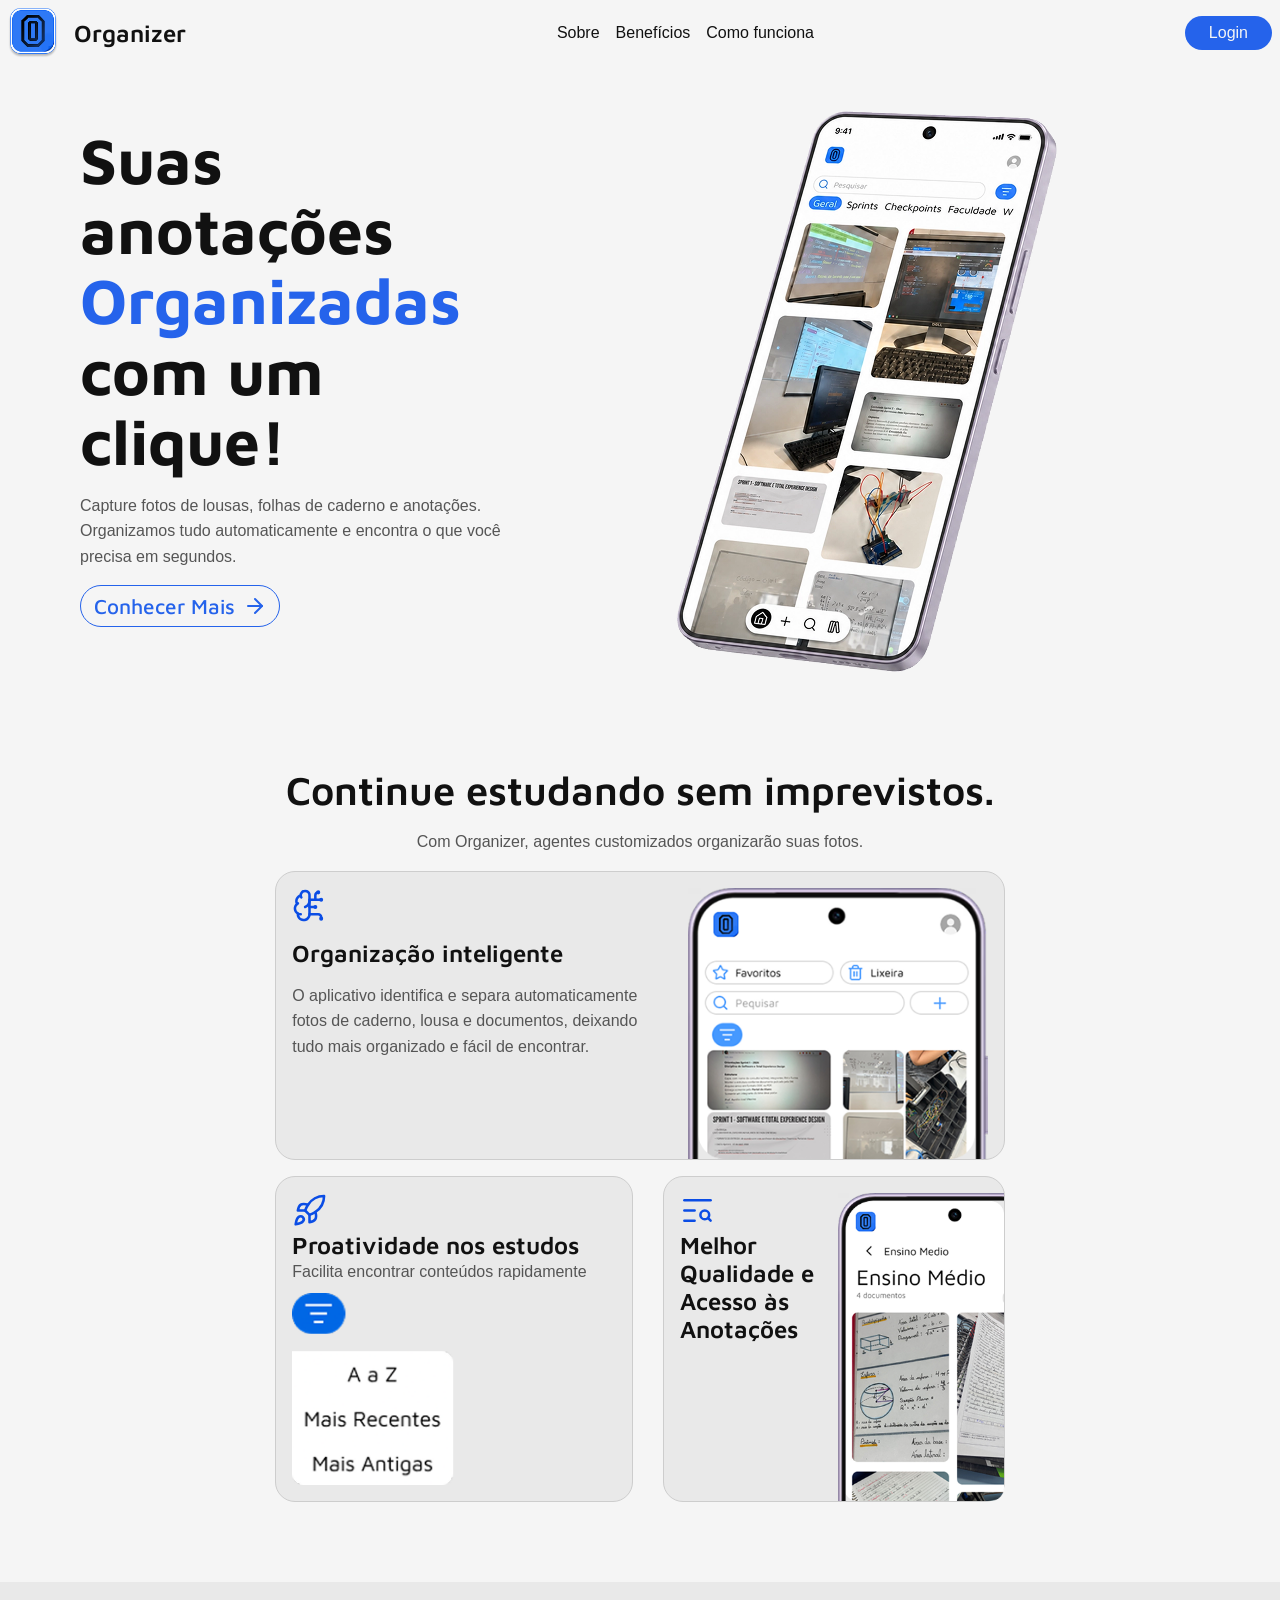
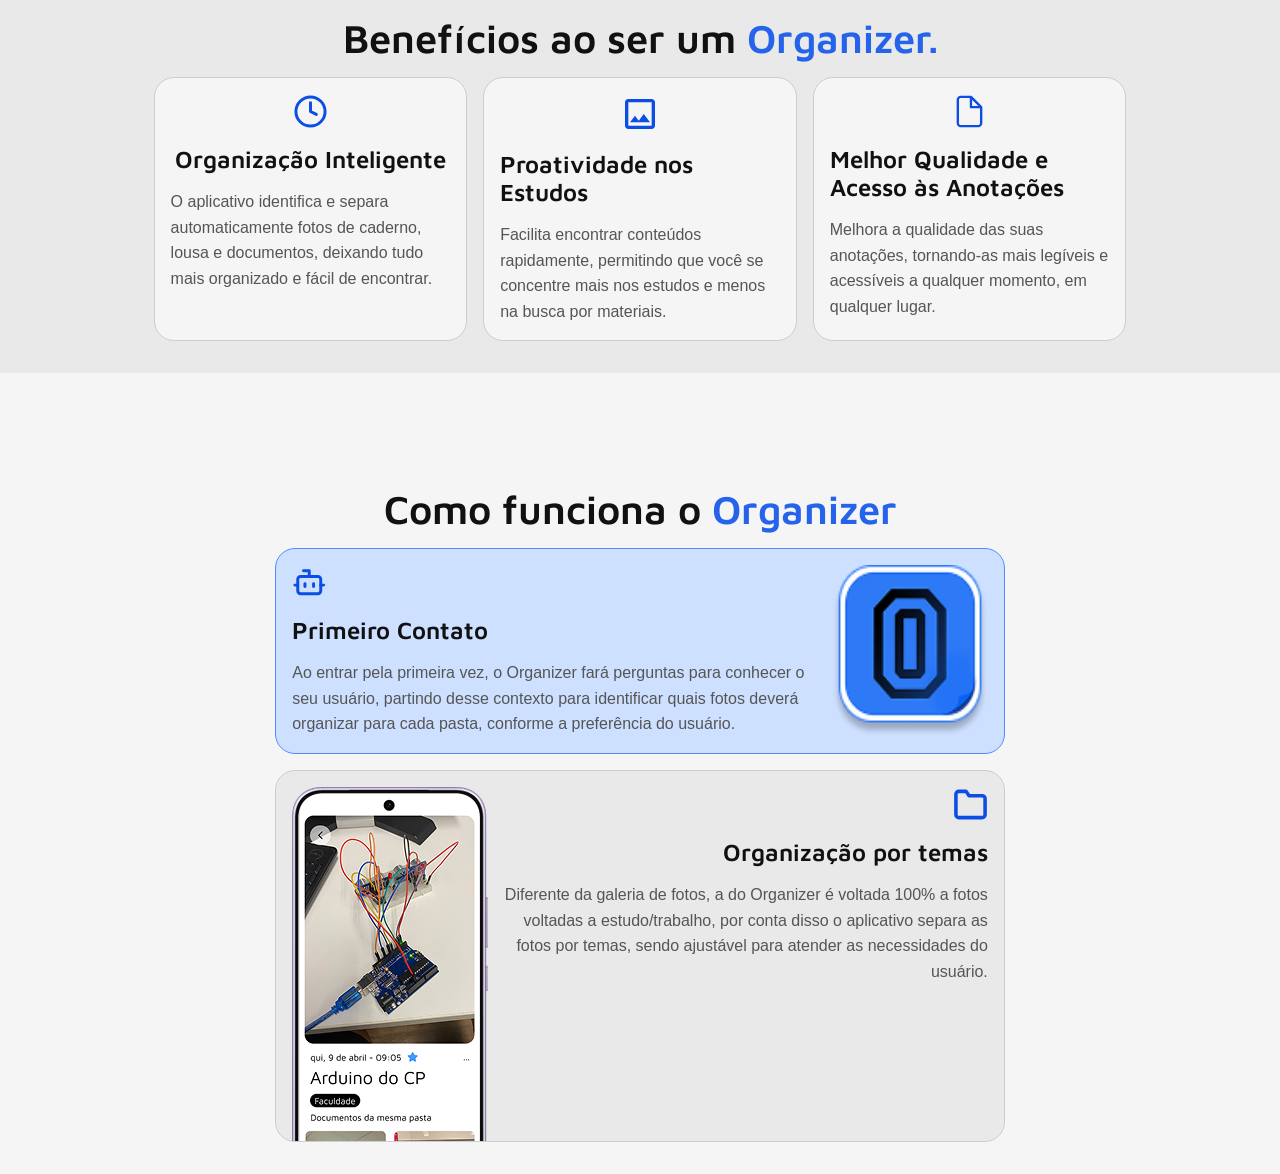
==== index.html @ b7864fa3 "feat: primeiro commit" ====
<!DOCTYPE html>
<html lang="pt-br">
  <head>
    <meta charset="UTF-8" />
    <meta name="viewport" content="width=device-width, initial-scale=1.0" />
    <meta name="icon" href="src/assets/imgs/organizer_icon.png"/>
    <link rel="preconnect" href="https://fonts.googleapis.com">
    <link rel="preconnect" href="https://fonts.gstatic.com" crossorigin>
    <link href="https://fonts.googleapis.com/css2?family=Maven+Pro:wght@400..900&display=swap" rel="stylesheet">
    <link rel="stylesheet" href="src/css/main.css">
    <title>Organizer</title>
  </head>
  <body>
    <header>
      <span>
        <img src="src/assets/imgs/organizer_icon.png" alt="Organizer Icon" />
        <h3>Organizer</h3>
      </span>
      <span>
        <a href="#about">Sobre</a>
        <a href="#benefits">Benefícios</a>
        <a href="#tutorial">Como funciona</a>
      </span>
      <span>
        <a href="#" class="button-link">Login</a>
      </span>
    </header>
    <main class="main-content">
        <main class="hero-content">
            <div class="hero-leftside">
                <h1>Suas anotações <span class="highlight">Organizadas</span> com um clique!</h1>
                <p>Capture fotos de lousas, folhas de caderno e anotações. Organizamos tudo automaticamente e encontra o que você precisa em segundos.</p>
                <button>Conhecer Mais
                    <svg xmlns="http://www.w3.org/2000/svg" width="24" height="24" viewBox="0 0 24 24" fill="none" stroke="currentColor" stroke-width="2" stroke-linecap="round" stroke-linejoin="round" class="lucide lucide-arrow-right-icon lucide-arrow-right"><path d="M5 12h14"/><path d="m12 5 7 7-7 7"/></svg>
                </button>
            </div class="hero-rightside">
                 <img src="src/assets/imgs/hero_image.png" alt="Hero Image" />
        </main>
        <main class="about-content" id="about">
            <h2>Continue estudando sem imprevistos.</h2>
            <p>Com Organizer, agentes customizados organizarão suas fotos.</p>
            <div class="about-big-card">
                <div class="about-big-card-leftside">
                    <svg xmlns="http://www.w3.org/2000/svg" width="35" height="35" viewBox="0 0 55 55" fill="none">
                        <path d="M27.5001 11.4584C27.5028 10.5418 27.3221 9.63389 26.9688 8.78812C26.6155 7.94234 26.0967 7.17576 25.4428 6.53345C24.7889 5.89114 24.0131 5.38608 23.1611 5.04796C22.3092 4.70984 21.3982 4.5455 20.4818 4.5646C19.5654 4.5837 18.6621 4.78586 17.825 5.15919C16.9878 5.53251 16.2338 6.06946 15.6072 6.73846C14.9807 7.40746 14.4942 8.195 14.1764 9.05476C13.8587 9.91452 13.716 10.8291 13.7569 11.7448C12.4099 12.0912 11.1593 12.7395 10.1 13.6407C9.04059 14.542 8.20019 15.6725 7.64241 16.9466C7.08463 18.2207 6.82409 19.605 6.88053 20.9947C6.93697 22.3844 7.30891 23.7431 7.96818 24.9677C6.80901 25.9095 5.89749 27.1201 5.31292 28.4945C4.72834 29.8688 4.48842 31.3651 4.61402 32.8533C4.73961 34.3415 5.22693 35.7765 6.03357 37.0334C6.84021 38.2903 7.94175 39.3311 9.24235 40.0652C9.08174 41.3079 9.17759 42.5702 9.52397 43.7744C9.87035 44.9785 10.4599 46.0988 11.2562 47.0662C12.0526 48.0335 13.0387 48.8274 14.1539 49.3986C15.269 49.9699 16.4895 50.3065 17.7398 50.3877C18.9901 50.4688 20.2438 50.2928 21.4234 49.8704C22.6031 49.448 23.6836 48.7883 24.5983 47.932C25.5129 47.0757 26.2423 46.0409 26.7414 44.8916C27.2405 43.7424 27.4987 42.503 27.5001 41.25V11.4584Z" stroke="#0B4DE5" stroke-width="4" stroke-linecap="round" stroke-linejoin="round"/>
                        <path d="M20.625 29.7917C22.549 29.1148 24.2291 27.8827 25.4528 26.2511C26.6765 24.6194 27.389 22.6615 27.5 20.625" stroke="#0B4DE5" stroke-width="4" stroke-linecap="round" stroke-linejoin="round"/>
                        <path d="M13.7568 11.7448C13.8022 12.8533 14.1151 13.9344 14.6689 14.8958" stroke="#0B4DE5" stroke-width="4" stroke-linecap="round" stroke-linejoin="round"/>
                        <path d="M7.96802 24.97C8.38725 24.6286 8.83588 24.3249 9.30864 24.0625" stroke="#0B4DE5" stroke-width="4" stroke-linecap="round" stroke-linejoin="round"/>
                        <path d="M13.7499 41.25C12.1705 41.2507 10.6178 40.8434 9.24219 40.0675" stroke="#0B4DE5" stroke-width="4" stroke-linecap="round" stroke-linejoin="round"/>
                        <path d="M27.5 29.7916H36.6667" stroke="#0B4DE5" stroke-width="4" stroke-linecap="round" stroke-linejoin="round"/>
                        <path d="M27.5 41.25H41.25C42.4656 41.25 43.6314 41.7329 44.4909 42.5924C45.3504 43.452 45.8333 44.6178 45.8333 45.8333V48.125" stroke="#0B4DE5" stroke-width="4" stroke-linecap="round" stroke-linejoin="round"/>
                        <path d="M27.5 18.3334H45.8333" stroke="#0B4DE5" stroke-width="4" stroke-linecap="round" stroke-linejoin="round"/>
                        <path d="M36.6667 18.3333V11.4583C36.6667 10.2428 37.1496 9.07697 38.0092 8.21743C38.8687 7.35789 40.0345 6.875 41.2501 6.875" stroke="#0B4DE5" stroke-width="4" stroke-linecap="round" stroke-linejoin="round"/>
                        <path d="M36.6666 30.9375C37.2994 30.9375 37.8124 30.4245 37.8124 29.7917C37.8124 29.1589 37.2994 28.6459 36.6666 28.6459C36.0338 28.6459 35.5208 29.1589 35.5208 29.7917C35.5208 30.4245 36.0338 30.9375 36.6666 30.9375Z" stroke="#0B4DE5" stroke-width="4" stroke-linecap="round" stroke-linejoin="round"/>
                        <path d="M41.2501 8.02079C41.8829 8.02079 42.3959 7.50779 42.3959 6.87496C42.3959 6.24213 41.8829 5.72913 41.2501 5.72913C40.6173 5.72913 40.1042 6.24213 40.1042 6.87496C40.1042 7.50779 40.6173 8.02079 41.2501 8.02079Z" stroke="#0B4DE5" stroke-width="4" stroke-linecap="round" stroke-linejoin="round"/>
                        <path d="M45.8333 49.2708C46.4662 49.2708 46.9792 48.7578 46.9792 48.125C46.9792 47.4921 46.4662 46.9791 45.8333 46.9791C45.2005 46.9791 44.6875 47.4921 44.6875 48.125C44.6875 48.7578 45.2005 49.2708 45.8333 49.2708Z" stroke="#0B4DE5" stroke-width="4" stroke-linecap="round" stroke-linejoin="round"/>
                        <path d="M45.8333 19.4792C46.4662 19.4792 46.9792 18.9662 46.9792 18.3333C46.9792 17.7005 46.4662 17.1875 45.8333 17.1875C45.2005 17.1875 44.6875 17.7005 44.6875 18.3333C44.6875 18.9662 45.2005 19.4792 45.8333 19.4792Z" stroke="#0B4DE5" stroke-width="4" stroke-linecap="round" stroke-linejoin="round"/>
                        </svg>
                    <h3>Organização inteligente</h3>
                    <p>O aplicativo identifica e separa automaticamente fotos de caderno, lousa e documentos, deixando tudo mais organizado e fácil de encontrar.</p>
                </div>
                <img src="src/assets/imgs/about-big-card-image.png" alt="About Big Card Image" />
            </div>
            <div class="about-small-cards">
                <div class="about-small-card">
                    <div>
                        <svg xmlns="http://www.w3.org/2000/svg" width="35" height="35" viewBox="0 0 55 55" fill="none">
                            <path d="M27.5 34.375V45.8333C27.5 45.8333 34.4437 44.5729 36.6667 41.25C39.1417 37.5375 36.6667 29.7916 36.6667 29.7916" stroke="#0B4DE5" stroke-width="4" stroke-linecap="round" stroke-linejoin="round"/>
                            <path d="M10.3126 37.8125C6.87508 40.7 5.72925 49.2708 5.72925 49.2708C5.72925 49.2708 14.3001 48.125 17.1876 44.6875C18.8147 42.7625 18.7917 39.8063 16.9813 38.0188C16.0906 37.1686 14.9172 36.6773 13.6864 36.6392C12.4557 36.6012 11.2542 37.019 10.3126 37.8125Z" stroke="#0B4DE5" stroke-width="4" stroke-linecap="round" stroke-linejoin="round"/>
                            <path d="M20.625 27.5C21.8445 24.3362 23.38 21.3035 25.2083 18.4479C27.8785 14.1785 31.5966 10.6632 36.009 8.23646C40.4213 5.80968 45.3811 4.5521 50.4167 4.58333C50.4167 10.8167 48.6292 21.7708 36.6667 29.7917C33.7717 31.6214 30.7008 33.1568 27.5 34.375L20.625 27.5Z" stroke="#0B4DE5" stroke-width="4" stroke-linecap="round" stroke-linejoin="round"/>
                            <path d="M20.6251 27.5001H9.16675C9.16675 27.5001 10.4272 20.5563 13.7501 18.3334C17.4626 15.8584 25.2084 18.448 25.2084 18.448" stroke="#0B4DE5" stroke-width="4" stroke-linecap="round" stroke-linejoin="round"/>
                            </svg>
                        <h3>Proatividade nos estudos</h3>
                        <p>Facilita encontrar conteúdos rapidamente</p>
                    </div>
                    <img src="src/assets/imgs/filter.png" alt="About Big Card Image" />
                </div>
                <div class="about-small-card">
                    <div>
                        <svg xmlns="http://www.w3.org/2000/svg" width="35" height="35" viewBox="0 0 55 55" fill="none">
                            <path d="M48.125 11.4584H6.875" stroke="#0B4DE5" stroke-width="4" stroke-linecap="round" stroke-linejoin="round"/>
                            <path d="M22.9167 27.5H6.875" stroke="#0B4DE5" stroke-width="4" stroke-linecap="round" stroke-linejoin="round"/>
                            <path d="M22.9167 43.5416H6.875" stroke="#0B4DE5" stroke-width="4" stroke-linecap="round" stroke-linejoin="round"/>
                            <path d="M38.9583 41.25C42.7552 41.25 45.8333 38.172 45.8333 34.375C45.8333 30.578 42.7552 27.5 38.9583 27.5C35.1613 27.5 32.0833 30.578 32.0833 34.375C32.0833 38.172 35.1613 41.25 38.9583 41.25Z" stroke="#0B4DE5" stroke-width="4" stroke-linecap="round" stroke-linejoin="round"/>
                            <path d="M48.1249 43.5417L43.7708 39.1875" stroke="#0B4DE5" stroke-width="4" stroke-linecap="round" stroke-linejoin="round"/>
                            </svg>
                        <h3>Melhor Qualidade e Acesso às Anotações</h3>
                    </div>
                    <img src="src/assets/imgs/about-small-card-image.png" alt="About Big Card Image" />
                </div>
            </div>
        </main>
        <main class="benefits-content" id="benefits">
                <h2>Benefícios ao ser um <span class="highlight">Organizer.</span></h2>
                
                <div class="benefits-cards">
                    <div class="benefits-card">
                        <svg xmlns="http://www.w3.org/2000/svg" width="35" height="35" viewBox="0 0 59 59" fill="none">
                            <path d="M29.5 14.7501V29.5001L39.3333 34.4167M54.0833 29.5001C54.0833 43.0771 43.077 54.0834 29.5 54.0834C15.923 54.0834 4.91663 43.0771 4.91663 29.5001C4.91663 15.9231 15.923 4.91675 29.5 4.91675C43.077 4.91675 54.0833 15.9231 54.0833 29.5001Z" stroke="#0B4DE5" stroke-width="5" stroke-linecap="round" stroke-linejoin="round"/>
                            </svg>
                        <h3>Organização Inteligente</h3>
                        <p>O aplicativo identifica e separa automaticamente fotos de caderno, lousa e documentos, deixando tudo mais organizado e fácil de encontrar.</p>
                    </div>
                    <div class="benefits-card">
                        <svg xmlns="http://www.w3.org/2000/svg" width="40" height="40" viewBox="0 0 59 59" fill="none">
                            <path d="M12.2917 51.625C10.9396 51.625 9.77188 51.1538 8.78854 50.2115C7.84618 49.2281 7.375 48.0604 7.375 46.7083V12.2917C7.375 10.9396 7.84618 9.79236 8.78854 8.85C9.77188 7.86667 10.9396 7.375 12.2917 7.375H46.7083C48.0604 7.375 49.2076 7.86667 50.15 8.85C51.1333 9.79236 51.625 10.9396 51.625 12.2917V46.7083C51.625 48.0604 51.1333 49.2281 50.15 50.2115C49.2076 51.1538 48.0604 51.625 46.7083 51.625H12.2917ZM12.2917 46.7083H46.7083V12.2917H12.2917V46.7083ZM14.75 41.7917H44.25L35.0313 29.5L27.6563 39.3333L22.125 31.9583L14.75 41.7917ZM12.2917 46.7083V12.2917V46.7083Z" fill="#0B4DE5"/>
                            </svg>
                        <h3>Proatividade nos Estudos</h3>
                        <p>Facilita encontrar conteúdos rapidamente, permitindo que você se concentre mais nos estudos e menos na busca por materiais.</p>
                    </div>
                    <div class="benefits-card">
                        <svg xmlns="http://www.w3.org/2000/svg" width="35" height="35" viewBox="0 0 59 59" fill="none">
                            <path d="M49.1666 22.1251L31.9583 4.91675H14.7499C13.4459 4.91675 12.1954 5.43475 11.2733 6.35681C10.3513 7.27886 9.83325 8.52943 9.83325 9.83342V49.1668C9.83325 50.4707 10.3513 51.7213 11.2733 52.6434C12.1954 53.5654 13.4459 54.0834 14.7499 54.0834H44.2499C45.5539 54.0834 46.8045 53.5654 47.7265 52.6434C48.6486 51.7213 49.1666 50.4707 49.1666 49.1668V22.1251ZM31.9583 4.91675V22.1251H49.1666" stroke="#0B4DE5" stroke-width="4" stroke-linecap="round" stroke-linejoin="round"/>
                            </svg>
                        <h3>Melhor Qualidade e Acesso às Anotações</h3>
                        <p>Melhora a qualidade das suas anotações, tornando-as mais legíveis e acessíveis a qualquer momento, em qualquer lugar.</p>
                    </div>
                </div>
        </main>
        <main class="tutorial-content" id="tutorial">
                <h2>Como funciona o <span class="highlight">Organizer</span></h2>
                <div class="tutorial-cards">
                    <div class="tutorial-card">
                        <div>
                            <svg xmlns="http://www.w3.org/2000/svg" width="35" height="35" viewBox="0 0 59 59" fill="none">
                                <path d="M29.0753 19.3834V9.69165H19.3835" stroke="#0B4DE5" stroke-width="5" stroke-linecap="round" stroke-linejoin="round"/>
                                <path d="M43.6128 19.3835H14.5375C11.8612 19.3835 9.69165 21.5531 9.69165 24.2294V43.613C9.69165 46.2893 11.8612 48.4588 14.5375 48.4588H43.6128C46.2892 48.4588 48.4587 46.2893 48.4587 43.613V24.2294C48.4587 21.5531 46.2892 19.3835 43.6128 19.3835Z" stroke="#0B4DE5" stroke-width="5" stroke-linecap="round" stroke-linejoin="round"/>
                                <path d="M4.84595 33.9211H9.69183" stroke="#0B4DE5" stroke-width="5" stroke-linecap="round" stroke-linejoin="round"/>
                                <path d="M48.4587 33.9211H53.3046" stroke="#0B4DE5" stroke-width="5" stroke-linecap="round" stroke-linejoin="round"/>
                                <path d="M36.3442 31.4983V36.3442" stroke="#0B4DE5" stroke-width="5" stroke-linecap="round" stroke-linejoin="round"/>
                                <path d="M21.8064 31.4983V36.3442" stroke="#0B4DE5" stroke-width="5" stroke-linecap="round" stroke-linejoin="round"/>
                                </svg>
                            <h3>Primeiro Contato</h3>
                            <p>Ao entrar pela primeira vez, o Organizer fará perguntas para conhecer o seu usuário, partindo desse contexto para identificar quais fotos deverá organizar para cada pasta, conforme a preferência do usuário.</p>
                        </div>
                        <img src="src/assets/imgs/organizer_icon.png" />
                    </div>
                    <div class="tutorial-card">
                        <div>
                            <svg xmlns="http://www.w3.org/2000/svg" width="35" height="35" viewBox="0 0 59 59" fill="none">
                                <path d="M54.0834 46.7083C54.0834 48.0123 53.5654 49.2629 52.6434 50.1849C51.7213 51.107 50.4707 51.625 49.1667 51.625H9.83341C8.52943 51.625 7.27886 51.107 6.35681 50.1849C5.43475 49.2629 4.91675 48.0123 4.91675 46.7083V12.2917C4.91675 10.9877 5.43475 9.73711 6.35681 8.81506C7.27886 7.893 8.52943 7.375 9.83341 7.375H22.1251L27.0417 14.75H49.1667C50.4707 14.75 51.7213 15.268 52.6434 16.1901C53.5654 17.1121 54.0834 18.3627 54.0834 19.6667V46.7083Z" stroke="#0B4DE5" stroke-width="6" stroke-linecap="round" stroke-linejoin="round"/>
                                </svg>
                            <h3>Organização por temas</h3>
                            <p>Diferente da galeria de fotos, a do Organizer é voltada 100% a fotos voltadas a estudo/trabalho, por conta disso o aplicativo separa as fotos por temas, sendo ajustável para atender as necessidades do usuário.</p>
                        </div>
                        <img src="src/assets/imgs/tutorial-image.png" />
                    </div>
                </div>
        </main>
    </main>
  </body>
</html>
---- src/css/main.css ----
@import '/src/css/styles/variables.css';
@import '/src/css/styles/global.css';
@import '/src/css/styles/index.css';

@import '/src/css/styles/header.css';
@import '/src/css/styles/footer.css';

@import '/src/css/styles/home.css';
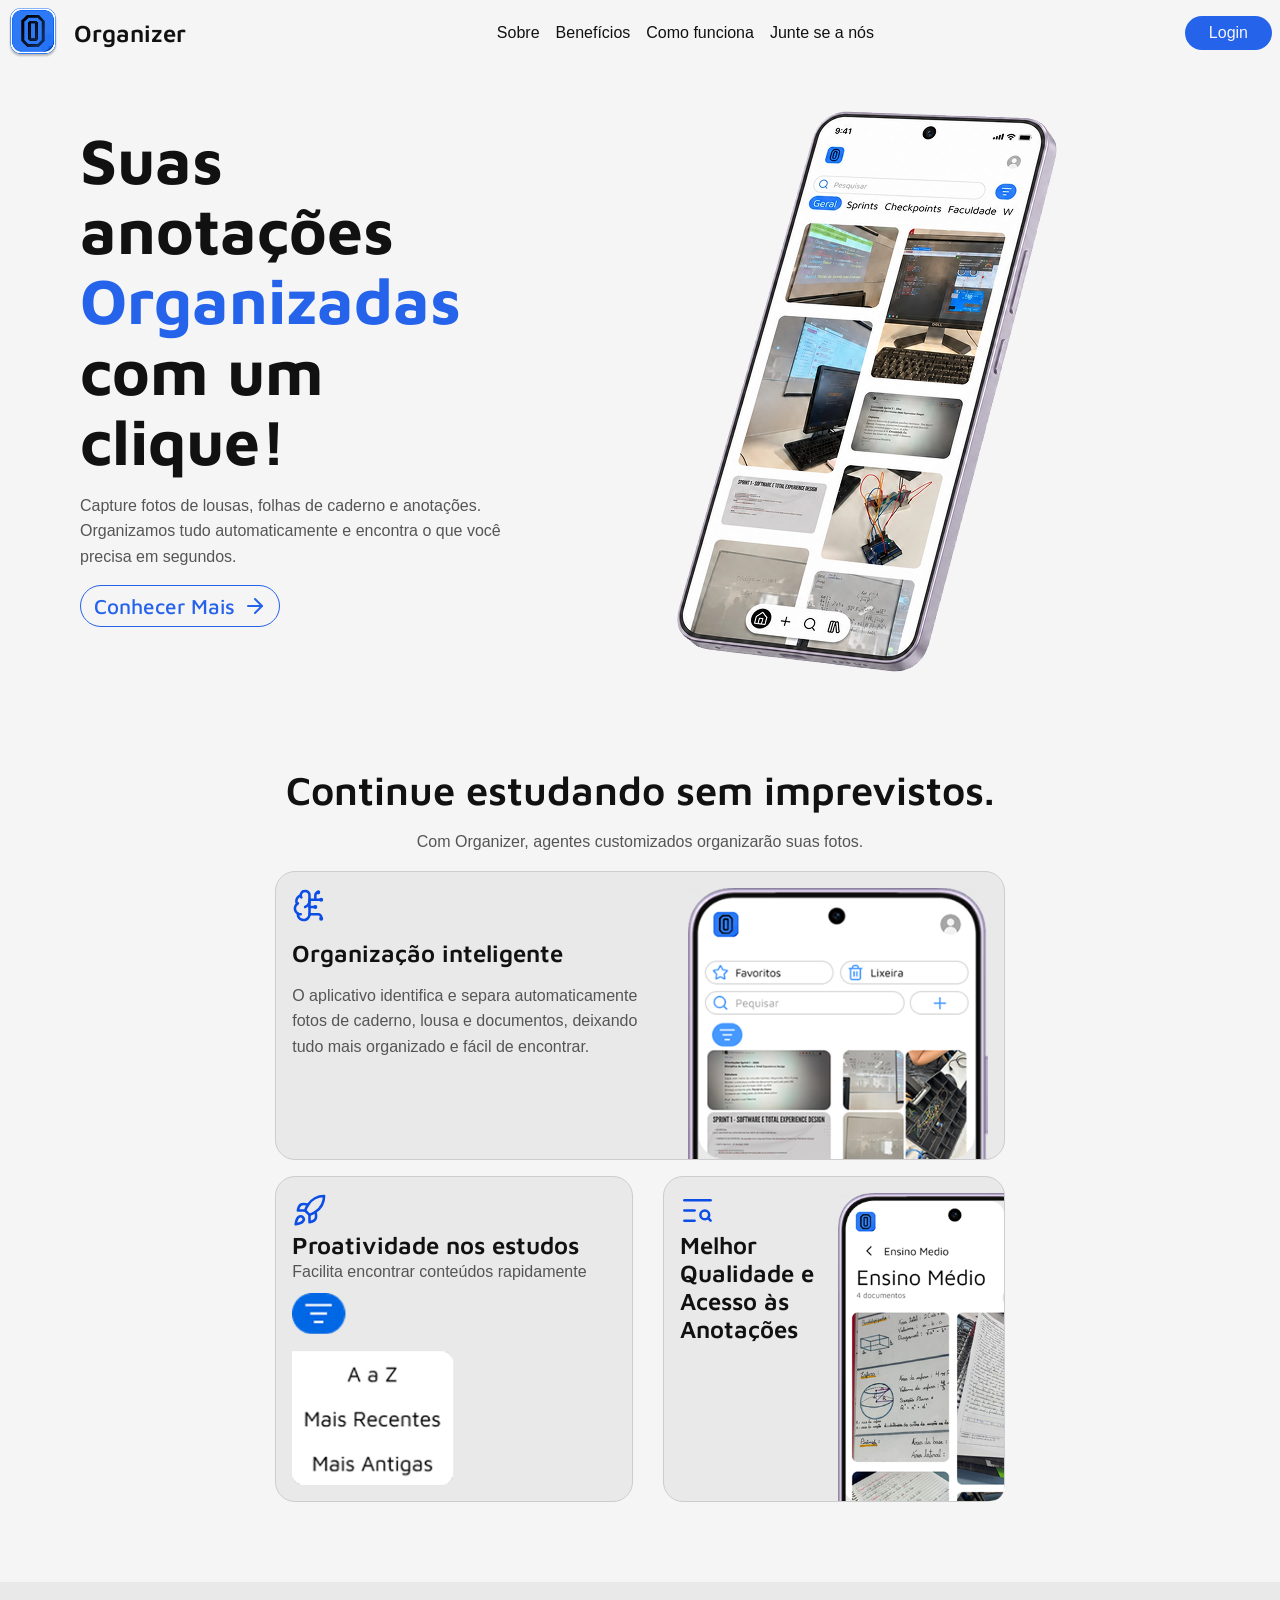
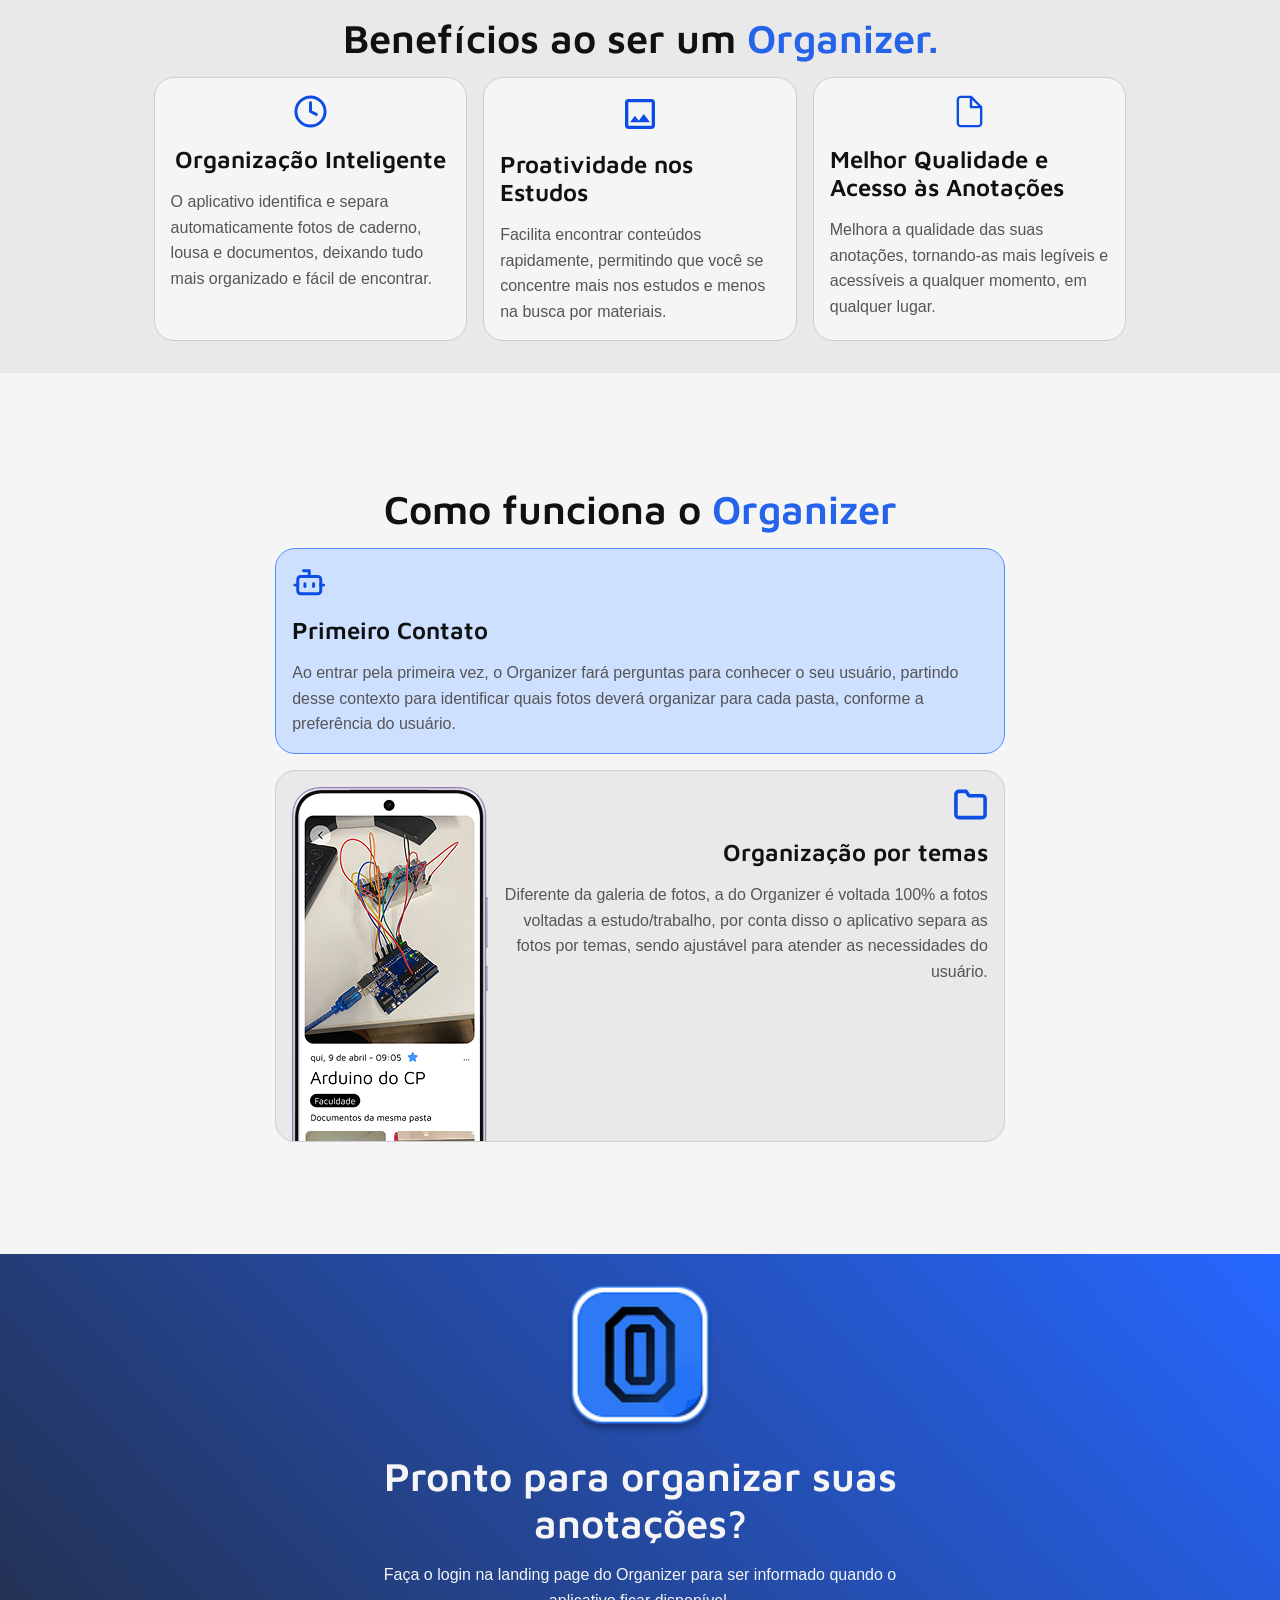
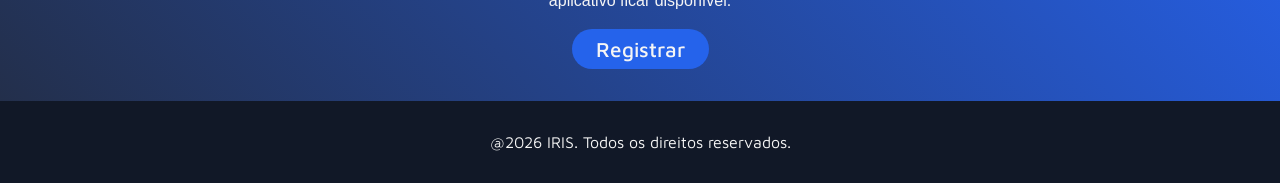
==== commit 90cf3615: "feat: adicionando a seção login-invite e footer" ====
--- a/index.html
+++ b/index.html
@@ -1,40 +1,49 @@
 <!DOCTYPE html>
 <html lang="pt-br">
-  <head>
+
+<head>
     <meta charset="UTF-8" />
     <meta name="viewport" content="width=device-width, initial-scale=1.0" />
-    <meta name="icon" href="src/assets/imgs/organizer_icon.png"/>
+    <meta name="icon" href="src/assets/imgs/organizer_icon.png" />
     <link rel="preconnect" href="https://fonts.googleapis.com">
     <link rel="preconnect" href="https://fonts.gstatic.com" crossorigin>
     <link href="https://fonts.googleapis.com/css2?family=Maven+Pro:wght@400..900&display=swap" rel="stylesheet">
     <link rel="stylesheet" href="src/css/main.css">
     <title>Organizer</title>
-  </head>
-  <body>
+</head>
+
+<body>
     <header>
-      <span>
-        <img src="src/assets/imgs/organizer_icon.png" alt="Organizer Icon" />
-        <h3>Organizer</h3>
-      </span>
-      <span>
-        <a href="#about">Sobre</a>
-        <a href="#benefits">Benefícios</a>
-        <a href="#tutorial">Como funciona</a>
-      </span>
-      <span>
-        <a href="#" class="button-link">Login</a>
-      </span>
+        <span>
+            <img src="src/assets/imgs/organizer_icon.png" alt="Organizer Icon" />
+            <h3>Organizer</h3>
+        </span>
+        <span>
+            <a href="#about">Sobre</a>
+            <a href="#benefits">Benefícios</a>
+            <a href="#tutorial">Como funciona</a>
+            <a href="#login-invite">Junte se a nós</a>
+        </span>
+        <span>
+            <a href="src/" class="button-link">Login</a>
+        </span>
     </header>
     <main class="main-content">
         <main class="hero-content">
             <div class="hero-leftside">
                 <h1>Suas anotações <span class="highlight">Organizadas</span> com um clique!</h1>
-                <p>Capture fotos de lousas, folhas de caderno e anotações. Organizamos tudo automaticamente e encontra o que você precisa em segundos.</p>
+                <p>Capture fotos de lousas, folhas de caderno e anotações. Organizamos tudo automaticamente e encontra o
+                    que você precisa em segundos.</p>
                 <button>Conhecer Mais
-                    <svg xmlns="http://www.w3.org/2000/svg" width="24" height="24" viewBox="0 0 24 24" fill="none" stroke="currentColor" stroke-width="2" stroke-linecap="round" stroke-linejoin="round" class="lucide lucide-arrow-right-icon lucide-arrow-right"><path d="M5 12h14"/><path d="m12 5 7 7-7 7"/></svg>
+                    <svg xmlns="http://www.w3.org/2000/svg" width="24" height="24" viewBox="0 0 24 24" fill="none"
+                        stroke="currentColor" stroke-width="2" stroke-linecap="round" stroke-linejoin="round"
+                        class="lucide lucide-arrow-right-icon lucide-arrow-right">
+                        <path d="M5 12h14" />
+                        <path d="m12 5 7 7-7 7" />
+                    </svg>
                 </button>
             </div class="hero-rightside">
-                 <img src="src/assets/imgs/hero_image.png" alt="Hero Image" />
+            <img src="src/assets/imgs/hero_image.png" alt="Hero Image" />
         </main>
         <main class="about-content" id="about">
             <h2>Continue estudando sem imprevistos.</h2>
@@ -42,22 +51,44 @@
             <div class="about-big-card">
                 <div class="about-big-card-leftside">
                     <svg xmlns="http://www.w3.org/2000/svg" width="35" height="35" viewBox="0 0 55 55" fill="none">
-                        <path d="M27.5001 11.4584C27.5028 10.5418 27.3221 9.63389 26.9688 8.78812C26.6155 7.94234 26.0967 7.17576 25.4428 6.53345C24.7889 5.89114 24.0131 5.38608 23.1611 5.04796C22.3092 4.70984 21.3982 4.5455 20.4818 4.5646C19.5654 4.5837 18.6621 4.78586 17.825 5.15919C16.9878 5.53251 16.2338 6.06946 15.6072 6.73846C14.9807 7.40746 14.4942 8.195 14.1764 9.05476C13.8587 9.91452 13.716 10.8291 13.7569 11.7448C12.4099 12.0912 11.1593 12.7395 10.1 13.6407C9.04059 14.542 8.20019 15.6725 7.64241 16.9466C7.08463 18.2207 6.82409 19.605 6.88053 20.9947C6.93697 22.3844 7.30891 23.7431 7.96818 24.9677C6.80901 25.9095 5.89749 27.1201 5.31292 28.4945C4.72834 29.8688 4.48842 31.3651 4.61402 32.8533C4.73961 34.3415 5.22693 35.7765 6.03357 37.0334C6.84021 38.2903 7.94175 39.3311 9.24235 40.0652C9.08174 41.3079 9.17759 42.5702 9.52397 43.7744C9.87035 44.9785 10.4599 46.0988 11.2562 47.0662C12.0526 48.0335 13.0387 48.8274 14.1539 49.3986C15.269 49.9699 16.4895 50.3065 17.7398 50.3877C18.9901 50.4688 20.2438 50.2928 21.4234 49.8704C22.6031 49.448 23.6836 48.7883 24.5983 47.932C25.5129 47.0757 26.2423 46.0409 26.7414 44.8916C27.2405 43.7424 27.4987 42.503 27.5001 41.25V11.4584Z" stroke="#0B4DE5" stroke-width="4" stroke-linecap="round" stroke-linejoin="round"/>
-                        <path d="M20.625 29.7917C22.549 29.1148 24.2291 27.8827 25.4528 26.2511C26.6765 24.6194 27.389 22.6615 27.5 20.625" stroke="#0B4DE5" stroke-width="4" stroke-linecap="round" stroke-linejoin="round"/>
-                        <path d="M13.7568 11.7448C13.8022 12.8533 14.1151 13.9344 14.6689 14.8958" stroke="#0B4DE5" stroke-width="4" stroke-linecap="round" stroke-linejoin="round"/>
-                        <path d="M7.96802 24.97C8.38725 24.6286 8.83588 24.3249 9.30864 24.0625" stroke="#0B4DE5" stroke-width="4" stroke-linecap="round" stroke-linejoin="round"/>
-                        <path d="M13.7499 41.25C12.1705 41.2507 10.6178 40.8434 9.24219 40.0675" stroke="#0B4DE5" stroke-width="4" stroke-linecap="round" stroke-linejoin="round"/>
-                        <path d="M27.5 29.7916H36.6667" stroke="#0B4DE5" stroke-width="4" stroke-linecap="round" stroke-linejoin="round"/>
-                        <path d="M27.5 41.25H41.25C42.4656 41.25 43.6314 41.7329 44.4909 42.5924C45.3504 43.452 45.8333 44.6178 45.8333 45.8333V48.125" stroke="#0B4DE5" stroke-width="4" stroke-linecap="round" stroke-linejoin="round"/>
-                        <path d="M27.5 18.3334H45.8333" stroke="#0B4DE5" stroke-width="4" stroke-linecap="round" stroke-linejoin="round"/>
-                        <path d="M36.6667 18.3333V11.4583C36.6667 10.2428 37.1496 9.07697 38.0092 8.21743C38.8687 7.35789 40.0345 6.875 41.2501 6.875" stroke="#0B4DE5" stroke-width="4" stroke-linecap="round" stroke-linejoin="round"/>
-                        <path d="M36.6666 30.9375C37.2994 30.9375 37.8124 30.4245 37.8124 29.7917C37.8124 29.1589 37.2994 28.6459 36.6666 28.6459C36.0338 28.6459 35.5208 29.1589 35.5208 29.7917C35.5208 30.4245 36.0338 30.9375 36.6666 30.9375Z" stroke="#0B4DE5" stroke-width="4" stroke-linecap="round" stroke-linejoin="round"/>
-                        <path d="M41.2501 8.02079C41.8829 8.02079 42.3959 7.50779 42.3959 6.87496C42.3959 6.24213 41.8829 5.72913 41.2501 5.72913C40.6173 5.72913 40.1042 6.24213 40.1042 6.87496C40.1042 7.50779 40.6173 8.02079 41.2501 8.02079Z" stroke="#0B4DE5" stroke-width="4" stroke-linecap="round" stroke-linejoin="round"/>
-                        <path d="M45.8333 49.2708C46.4662 49.2708 46.9792 48.7578 46.9792 48.125C46.9792 47.4921 46.4662 46.9791 45.8333 46.9791C45.2005 46.9791 44.6875 47.4921 44.6875 48.125C44.6875 48.7578 45.2005 49.2708 45.8333 49.2708Z" stroke="#0B4DE5" stroke-width="4" stroke-linecap="round" stroke-linejoin="round"/>
-                        <path d="M45.8333 19.4792C46.4662 19.4792 46.9792 18.9662 46.9792 18.3333C46.9792 17.7005 46.4662 17.1875 45.8333 17.1875C45.2005 17.1875 44.6875 17.7005 44.6875 18.3333C44.6875 18.9662 45.2005 19.4792 45.8333 19.4792Z" stroke="#0B4DE5" stroke-width="4" stroke-linecap="round" stroke-linejoin="round"/>
-                        </svg>
+                        <path
+                            d="M27.5001 11.4584C27.5028 10.5418 27.3221 9.63389 26.9688 8.78812C26.6155 7.94234 26.0967 7.17576 25.4428 6.53345C24.7889 5.89114 24.0131 5.38608 23.1611 5.04796C22.3092 4.70984 21.3982 4.5455 20.4818 4.5646C19.5654 4.5837 18.6621 4.78586 17.825 5.15919C16.9878 5.53251 16.2338 6.06946 15.6072 6.73846C14.9807 7.40746 14.4942 8.195 14.1764 9.05476C13.8587 9.91452 13.716 10.8291 13.7569 11.7448C12.4099 12.0912 11.1593 12.7395 10.1 13.6407C9.04059 14.542 8.20019 15.6725 7.64241 16.9466C7.08463 18.2207 6.82409 19.605 6.88053 20.9947C6.93697 22.3844 7.30891 23.7431 7.96818 24.9677C6.80901 25.9095 5.89749 27.1201 5.31292 28.4945C4.72834 29.8688 4.48842 31.3651 4.61402 32.8533C4.73961 34.3415 5.22693 35.7765 6.03357 37.0334C6.84021 38.2903 7.94175 39.3311 9.24235 40.0652C9.08174 41.3079 9.17759 42.5702 9.52397 43.7744C9.87035 44.9785 10.4599 46.0988 11.2562 47.0662C12.0526 48.0335 13.0387 48.8274 14.1539 49.3986C15.269 49.9699 16.4895 50.3065 17.7398 50.3877C18.9901 50.4688 20.2438 50.2928 21.4234 49.8704C22.6031 49.448 23.6836 48.7883 24.5983 47.932C25.5129 47.0757 26.2423 46.0409 26.7414 44.8916C27.2405 43.7424 27.4987 42.503 27.5001 41.25V11.4584Z"
+                            stroke="#0B4DE5" stroke-width="4" stroke-linecap="round" stroke-linejoin="round" />
+                        <path
+                            d="M20.625 29.7917C22.549 29.1148 24.2291 27.8827 25.4528 26.2511C26.6765 24.6194 27.389 22.6615 27.5 20.625"
+                            stroke="#0B4DE5" stroke-width="4" stroke-linecap="round" stroke-linejoin="round" />
+                        <path d="M13.7568 11.7448C13.8022 12.8533 14.1151 13.9344 14.6689 14.8958" stroke="#0B4DE5"
+                            stroke-width="4" stroke-linecap="round" stroke-linejoin="round" />
+                        <path d="M7.96802 24.97C8.38725 24.6286 8.83588 24.3249 9.30864 24.0625" stroke="#0B4DE5"
+                            stroke-width="4" stroke-linecap="round" stroke-linejoin="round" />
+                        <path d="M13.7499 41.25C12.1705 41.2507 10.6178 40.8434 9.24219 40.0675" stroke="#0B4DE5"
+                            stroke-width="4" stroke-linecap="round" stroke-linejoin="round" />
+                        <path d="M27.5 29.7916H36.6667" stroke="#0B4DE5" stroke-width="4" stroke-linecap="round"
+                            stroke-linejoin="round" />
+                        <path
+                            d="M27.5 41.25H41.25C42.4656 41.25 43.6314 41.7329 44.4909 42.5924C45.3504 43.452 45.8333 44.6178 45.8333 45.8333V48.125"
+                            stroke="#0B4DE5" stroke-width="4" stroke-linecap="round" stroke-linejoin="round" />
+                        <path d="M27.5 18.3334H45.8333" stroke="#0B4DE5" stroke-width="4" stroke-linecap="round"
+                            stroke-linejoin="round" />
+                        <path
+                            d="M36.6667 18.3333V11.4583C36.6667 10.2428 37.1496 9.07697 38.0092 8.21743C38.8687 7.35789 40.0345 6.875 41.2501 6.875"
+                            stroke="#0B4DE5" stroke-width="4" stroke-linecap="round" stroke-linejoin="round" />
+                        <path
+                            d="M36.6666 30.9375C37.2994 30.9375 37.8124 30.4245 37.8124 29.7917C37.8124 29.1589 37.2994 28.6459 36.6666 28.6459C36.0338 28.6459 35.5208 29.1589 35.5208 29.7917C35.5208 30.4245 36.0338 30.9375 36.6666 30.9375Z"
+                            stroke="#0B4DE5" stroke-width="4" stroke-linecap="round" stroke-linejoin="round" />
+                        <path
+                            d="M41.2501 8.02079C41.8829 8.02079 42.3959 7.50779 42.3959 6.87496C42.3959 6.24213 41.8829 5.72913 41.2501 5.72913C40.6173 5.72913 40.1042 6.24213 40.1042 6.87496C40.1042 7.50779 40.6173 8.02079 41.2501 8.02079Z"
+                            stroke="#0B4DE5" stroke-width="4" stroke-linecap="round" stroke-linejoin="round" />
+                        <path
+                            d="M45.8333 49.2708C46.4662 49.2708 46.9792 48.7578 46.9792 48.125C46.9792 47.4921 46.4662 46.9791 45.8333 46.9791C45.2005 46.9791 44.6875 47.4921 44.6875 48.125C44.6875 48.7578 45.2005 49.2708 45.8333 49.2708Z"
+                            stroke="#0B4DE5" stroke-width="4" stroke-linecap="round" stroke-linejoin="round" />
+                        <path
+                            d="M45.8333 19.4792C46.4662 19.4792 46.9792 18.9662 46.9792 18.3333C46.9792 17.7005 46.4662 17.1875 45.8333 17.1875C45.2005 17.1875 44.6875 17.7005 44.6875 18.3333C44.6875 18.9662 45.2005 19.4792 45.8333 19.4792Z"
+                            stroke="#0B4DE5" stroke-width="4" stroke-linecap="round" stroke-linejoin="round" />
+                    </svg>
                     <h3>Organização inteligente</h3>
-                    <p>O aplicativo identifica e separa automaticamente fotos de caderno, lousa e documentos, deixando tudo mais organizado e fácil de encontrar.</p>
+                    <p>O aplicativo identifica e separa automaticamente fotos de caderno, lousa e documentos, deixando
+                        tudo mais organizado e fácil de encontrar.</p>
                 </div>
                 <img src="src/assets/imgs/about-big-card-image.png" alt="About Big Card Image" />
             </div>
@@ -65,11 +96,19 @@
                 <div class="about-small-card">
                     <div>
                         <svg xmlns="http://www.w3.org/2000/svg" width="35" height="35" viewBox="0 0 55 55" fill="none">
-                            <path d="M27.5 34.375V45.8333C27.5 45.8333 34.4437 44.5729 36.6667 41.25C39.1417 37.5375 36.6667 29.7916 36.6667 29.7916" stroke="#0B4DE5" stroke-width="4" stroke-linecap="round" stroke-linejoin="round"/>
-                            <path d="M10.3126 37.8125C6.87508 40.7 5.72925 49.2708 5.72925 49.2708C5.72925 49.2708 14.3001 48.125 17.1876 44.6875C18.8147 42.7625 18.7917 39.8063 16.9813 38.0188C16.0906 37.1686 14.9172 36.6773 13.6864 36.6392C12.4557 36.6012 11.2542 37.019 10.3126 37.8125Z" stroke="#0B4DE5" stroke-width="4" stroke-linecap="round" stroke-linejoin="round"/>
-                            <path d="M20.625 27.5C21.8445 24.3362 23.38 21.3035 25.2083 18.4479C27.8785 14.1785 31.5966 10.6632 36.009 8.23646C40.4213 5.80968 45.3811 4.5521 50.4167 4.58333C50.4167 10.8167 48.6292 21.7708 36.6667 29.7917C33.7717 31.6214 30.7008 33.1568 27.5 34.375L20.625 27.5Z" stroke="#0B4DE5" stroke-width="4" stroke-linecap="round" stroke-linejoin="round"/>
-                            <path d="M20.6251 27.5001H9.16675C9.16675 27.5001 10.4272 20.5563 13.7501 18.3334C17.4626 15.8584 25.2084 18.448 25.2084 18.448" stroke="#0B4DE5" stroke-width="4" stroke-linecap="round" stroke-linejoin="round"/>
-                            </svg>
+                            <path
+                                d="M27.5 34.375V45.8333C27.5 45.8333 34.4437 44.5729 36.6667 41.25C39.1417 37.5375 36.6667 29.7916 36.6667 29.7916"
+                                stroke="#0B4DE5" stroke-width="4" stroke-linecap="round" stroke-linejoin="round" />
+                            <path
+                                d="M10.3126 37.8125C6.87508 40.7 5.72925 49.2708 5.72925 49.2708C5.72925 49.2708 14.3001 48.125 17.1876 44.6875C18.8147 42.7625 18.7917 39.8063 16.9813 38.0188C16.0906 37.1686 14.9172 36.6773 13.6864 36.6392C12.4557 36.6012 11.2542 37.019 10.3126 37.8125Z"
+                                stroke="#0B4DE5" stroke-width="4" stroke-linecap="round" stroke-linejoin="round" />
+                            <path
+                                d="M20.625 27.5C21.8445 24.3362 23.38 21.3035 25.2083 18.4479C27.8785 14.1785 31.5966 10.6632 36.009 8.23646C40.4213 5.80968 45.3811 4.5521 50.4167 4.58333C50.4167 10.8167 48.6292 21.7708 36.6667 29.7917C33.7717 31.6214 30.7008 33.1568 27.5 34.375L20.625 27.5Z"
+                                stroke="#0B4DE5" stroke-width="4" stroke-linecap="round" stroke-linejoin="round" />
+                            <path
+                                d="M20.6251 27.5001H9.16675C9.16675 27.5001 10.4272 20.5563 13.7501 18.3334C17.4626 15.8584 25.2084 18.448 25.2084 18.448"
+                                stroke="#0B4DE5" stroke-width="4" stroke-linecap="round" stroke-linejoin="round" />
+                        </svg>
                         <h3>Proatividade nos estudos</h3>
                         <p>Facilita encontrar conteúdos rapidamente</p>
                     </div>
@@ -78,12 +117,18 @@
                 <div class="about-small-card">
                     <div>
                         <svg xmlns="http://www.w3.org/2000/svg" width="35" height="35" viewBox="0 0 55 55" fill="none">
-                            <path d="M48.125 11.4584H6.875" stroke="#0B4DE5" stroke-width="4" stroke-linecap="round" stroke-linejoin="round"/>
-                            <path d="M22.9167 27.5H6.875" stroke="#0B4DE5" stroke-width="4" stroke-linecap="round" stroke-linejoin="round"/>
-                            <path d="M22.9167 43.5416H6.875" stroke="#0B4DE5" stroke-width="4" stroke-linecap="round" stroke-linejoin="round"/>
-                            <path d="M38.9583 41.25C42.7552 41.25 45.8333 38.172 45.8333 34.375C45.8333 30.578 42.7552 27.5 38.9583 27.5C35.1613 27.5 32.0833 30.578 32.0833 34.375C32.0833 38.172 35.1613 41.25 38.9583 41.25Z" stroke="#0B4DE5" stroke-width="4" stroke-linecap="round" stroke-linejoin="round"/>
-                            <path d="M48.1249 43.5417L43.7708 39.1875" stroke="#0B4DE5" stroke-width="4" stroke-linecap="round" stroke-linejoin="round"/>
-                            </svg>
+                            <path d="M48.125 11.4584H6.875" stroke="#0B4DE5" stroke-width="4" stroke-linecap="round"
+                                stroke-linejoin="round" />
+                            <path d="M22.9167 27.5H6.875" stroke="#0B4DE5" stroke-width="4" stroke-linecap="round"
+                                stroke-linejoin="round" />
+                            <path d="M22.9167 43.5416H6.875" stroke="#0B4DE5" stroke-width="4" stroke-linecap="round"
+                                stroke-linejoin="round" />
+                            <path
+                                d="M38.9583 41.25C42.7552 41.25 45.8333 38.172 45.8333 34.375C45.8333 30.578 42.7552 27.5 38.9583 27.5C35.1613 27.5 32.0833 30.578 32.0833 34.375C32.0833 38.172 35.1613 41.25 38.9583 41.25Z"
+                                stroke="#0B4DE5" stroke-width="4" stroke-linecap="round" stroke-linejoin="round" />
+                            <path d="M48.1249 43.5417L43.7708 39.1875" stroke="#0B4DE5" stroke-width="4"
+                                stroke-linecap="round" stroke-linejoin="round" />
+                        </svg>
                         <h3>Melhor Qualidade e Acesso às Anotações</h3>
                     </div>
                     <img src="src/assets/imgs/about-small-card-image.png" alt="About Big Card Image" />
@@ -91,62 +136,96 @@
             </div>
         </main>
         <main class="benefits-content" id="benefits">
-                <h2>Benefícios ao ser um <span class="highlight">Organizer.</span></h2>
-                
-                <div class="benefits-cards">
-                    <div class="benefits-card">
+            <h2>Benefícios ao ser um <span class="highlight">Organizer.</span></h2>
+
+            <div class="benefits-cards">
+                <div class="benefits-card">
+                    <svg xmlns="http://www.w3.org/2000/svg" width="35" height="35" viewBox="0 0 59 59" fill="none">
+                        <path
+                            d="M29.5 14.7501V29.5001L39.3333 34.4167M54.0833 29.5001C54.0833 43.0771 43.077 54.0834 29.5 54.0834C15.923 54.0834 4.91663 43.0771 4.91663 29.5001C4.91663 15.9231 15.923 4.91675 29.5 4.91675C43.077 4.91675 54.0833 15.9231 54.0833 29.5001Z"
+                            stroke="#0B4DE5" stroke-width="5" stroke-linecap="round" stroke-linejoin="round" />
+                    </svg>
+                    <h3>Organização Inteligente</h3>
+                    <p>O aplicativo identifica e separa automaticamente fotos de caderno, lousa e documentos, deixando
+                        tudo mais organizado e fácil de encontrar.</p>
+                </div>
+                <div class="benefits-card">
+                    <svg xmlns="http://www.w3.org/2000/svg" width="40" height="40" viewBox="0 0 59 59" fill="none">
+                        <path
+                            d="M12.2917 51.625C10.9396 51.625 9.77188 51.1538 8.78854 50.2115C7.84618 49.2281 7.375 48.0604 7.375 46.7083V12.2917C7.375 10.9396 7.84618 9.79236 8.78854 8.85C9.77188 7.86667 10.9396 7.375 12.2917 7.375H46.7083C48.0604 7.375 49.2076 7.86667 50.15 8.85C51.1333 9.79236 51.625 10.9396 51.625 12.2917V46.7083C51.625 48.0604 51.1333 49.2281 50.15 50.2115C49.2076 51.1538 48.0604 51.625 46.7083 51.625H12.2917ZM12.2917 46.7083H46.7083V12.2917H12.2917V46.7083ZM14.75 41.7917H44.25L35.0313 29.5L27.6563 39.3333L22.125 31.9583L14.75 41.7917ZM12.2917 46.7083V12.2917V46.7083Z"
+                            fill="#0B4DE5" />
+                    </svg>
+                    <h3>Proatividade nos Estudos</h3>
+                    <p>Facilita encontrar conteúdos rapidamente, permitindo que você se concentre mais nos estudos e
+                        menos na busca por materiais.</p>
+                </div>
+                <div class="benefits-card">
+                    <svg xmlns="http://www.w3.org/2000/svg" width="35" height="35" viewBox="0 0 59 59" fill="none">
+                        <path
+                            d="M49.1666 22.1251L31.9583 4.91675H14.7499C13.4459 4.91675 12.1954 5.43475 11.2733 6.35681C10.3513 7.27886 9.83325 8.52943 9.83325 9.83342V49.1668C9.83325 50.4707 10.3513 51.7213 11.2733 52.6434C12.1954 53.5654 13.4459 54.0834 14.7499 54.0834H44.2499C45.5539 54.0834 46.8045 53.5654 47.7265 52.6434C48.6486 51.7213 49.1666 50.4707 49.1666 49.1668V22.1251ZM31.9583 4.91675V22.1251H49.1666"
+                            stroke="#0B4DE5" stroke-width="4" stroke-linecap="round" stroke-linejoin="round" />
+                    </svg>
+                    <h3>Melhor Qualidade e Acesso às Anotações</h3>
+                    <p>Melhora a qualidade das suas anotações, tornando-as mais legíveis e acessíveis a qualquer
+                        momento, em qualquer lugar.</p>
+                </div>
+            </div>
+        </main>
+        <main class="tutorial-content" id="tutorial">
+            <h2>Como funciona o <span class="highlight">Organizer</span></h2>
+            <div class="tutorial-cards">
+                <div class="tutorial-card">
+                    <div>
                         <svg xmlns="http://www.w3.org/2000/svg" width="35" height="35" viewBox="0 0 59 59" fill="none">
-                            <path d="M29.5 14.7501V29.5001L39.3333 34.4167M54.0833 29.5001C54.0833 43.0771 43.077 54.0834 29.5 54.0834C15.923 54.0834 4.91663 43.0771 4.91663 29.5001C4.91663 15.9231 15.923 4.91675 29.5 4.91675C43.077 4.91675 54.0833 15.9231 54.0833 29.5001Z" stroke="#0B4DE5" stroke-width="5" stroke-linecap="round" stroke-linejoin="round"/>
-                            </svg>
-                        <h3>Organização Inteligente</h3>
-                        <p>O aplicativo identifica e separa automaticamente fotos de caderno, lousa e documentos, deixando tudo mais organizado e fácil de encontrar.</p>
-                    </div>
-                    <div class="benefits-card">
-                        <svg xmlns="http://www.w3.org/2000/svg" width="40" height="40" viewBox="0 0 59 59" fill="none">
-                            <path d="M12.2917 51.625C10.9396 51.625 9.77188 51.1538 8.78854 50.2115C7.84618 49.2281 7.375 48.0604 7.375 46.7083V12.2917C7.375 10.9396 7.84618 9.79236 8.78854 8.85C9.77188 7.86667 10.9396 7.375 12.2917 7.375H46.7083C48.0604 7.375 49.2076 7.86667 50.15 8.85C51.1333 9.79236 51.625 10.9396 51.625 12.2917V46.7083C51.625 48.0604 51.1333 49.2281 50.15 50.2115C49.2076 51.1538 48.0604 51.625 46.7083 51.625H12.2917ZM12.2917 46.7083H46.7083V12.2917H12.2917V46.7083ZM14.75 41.7917H44.25L35.0313 29.5L27.6563 39.3333L22.125 31.9583L14.75 41.7917ZM12.2917 46.7083V12.2917V46.7083Z" fill="#0B4DE5"/>
-                            </svg>
-                        <h3>Proatividade nos Estudos</h3>
-                        <p>Facilita encontrar conteúdos rapidamente, permitindo que você se concentre mais nos estudos e menos na busca por materiais.</p>
-                    </div>
-                    <div class="benefits-card">
+                            <path d="M29.0753 19.3834V9.69165H19.3835" stroke="#0B4DE5" stroke-width="5"
+                                stroke-linecap="round" stroke-linejoin="round" />
+                            <path
+                                d="M43.6128 19.3835H14.5375C11.8612 19.3835 9.69165 21.5531 9.69165 24.2294V43.613C9.69165 46.2893 11.8612 48.4588 14.5375 48.4588H43.6128C46.2892 48.4588 48.4587 46.2893 48.4587 43.613V24.2294C48.4587 21.5531 46.2892 19.3835 43.6128 19.3835Z"
+                                stroke="#0B4DE5" stroke-width="5" stroke-linecap="round" stroke-linejoin="round" />
+                            <path d="M4.84595 33.9211H9.69183" stroke="#0B4DE5" stroke-width="5" stroke-linecap="round"
+                                stroke-linejoin="round" />
+                            <path d="M48.4587 33.9211H53.3046" stroke="#0B4DE5" stroke-width="5" stroke-linecap="round"
+                                stroke-linejoin="round" />
+                            <path d="M36.3442 31.4983V36.3442" stroke="#0B4DE5" stroke-width="5" stroke-linecap="round"
+                                stroke-linejoin="round" />
+                            <path d="M21.8064 31.4983V36.3442" stroke="#0B4DE5" stroke-width="5" stroke-linecap="round"
+                                stroke-linejoin="round" />
+                        </svg>
+                        <h3>Primeiro Contato</h3>
+                        <p>Ao entrar pela primeira vez, o Organizer fará perguntas para conhecer o seu usuário, partindo
+                            desse contexto para identificar quais fotos deverá organizar para cada pasta, conforme a
+                            preferência do usuário.</p>
+                    </div>
+                    <!-- <img src="src/assets/imgs/organizer_icon.png" /> -->
+                </div>
+                <div class="tutorial-card">
+                    <div>
                         <svg xmlns="http://www.w3.org/2000/svg" width="35" height="35" viewBox="0 0 59 59" fill="none">
-                            <path d="M49.1666 22.1251L31.9583 4.91675H14.7499C13.4459 4.91675 12.1954 5.43475 11.2733 6.35681C10.3513 7.27886 9.83325 8.52943 9.83325 9.83342V49.1668C9.83325 50.4707 10.3513 51.7213 11.2733 52.6434C12.1954 53.5654 13.4459 54.0834 14.7499 54.0834H44.2499C45.5539 54.0834 46.8045 53.5654 47.7265 52.6434C48.6486 51.7213 49.1666 50.4707 49.1666 49.1668V22.1251ZM31.9583 4.91675V22.1251H49.1666" stroke="#0B4DE5" stroke-width="4" stroke-linecap="round" stroke-linejoin="round"/>
-                            </svg>
-                        <h3>Melhor Qualidade e Acesso às Anotações</h3>
-                        <p>Melhora a qualidade das suas anotações, tornando-as mais legíveis e acessíveis a qualquer momento, em qualquer lugar.</p>
-                    </div>
-                </div>
-        </main>
-        <main class="tutorial-content" id="tutorial">
-                <h2>Como funciona o <span class="highlight">Organizer</span></h2>
-                <div class="tutorial-cards">
-                    <div class="tutorial-card">
-                        <div>
-                            <svg xmlns="http://www.w3.org/2000/svg" width="35" height="35" viewBox="0 0 59 59" fill="none">
-                                <path d="M29.0753 19.3834V9.69165H19.3835" stroke="#0B4DE5" stroke-width="5" stroke-linecap="round" stroke-linejoin="round"/>
-                                <path d="M43.6128 19.3835H14.5375C11.8612 19.3835 9.69165 21.5531 9.69165 24.2294V43.613C9.69165 46.2893 11.8612 48.4588 14.5375 48.4588H43.6128C46.2892 48.4588 48.4587 46.2893 48.4587 43.613V24.2294C48.4587 21.5531 46.2892 19.3835 43.6128 19.3835Z" stroke="#0B4DE5" stroke-width="5" stroke-linecap="round" stroke-linejoin="round"/>
-                                <path d="M4.84595 33.9211H9.69183" stroke="#0B4DE5" stroke-width="5" stroke-linecap="round" stroke-linejoin="round"/>
-                                <path d="M48.4587 33.9211H53.3046" stroke="#0B4DE5" stroke-width="5" stroke-linecap="round" stroke-linejoin="round"/>
-                                <path d="M36.3442 31.4983V36.3442" stroke="#0B4DE5" stroke-width="5" stroke-linecap="round" stroke-linejoin="round"/>
-                                <path d="M21.8064 31.4983V36.3442" stroke="#0B4DE5" stroke-width="5" stroke-linecap="round" stroke-linejoin="round"/>
-                                </svg>
-                            <h3>Primeiro Contato</h3>
-                            <p>Ao entrar pela primeira vez, o Organizer fará perguntas para conhecer o seu usuário, partindo desse contexto para identificar quais fotos deverá organizar para cada pasta, conforme a preferência do usuário.</p>
-                        </div>
-                        <img src="src/assets/imgs/organizer_icon.png" />
-                    </div>
-                    <div class="tutorial-card">
-                        <div>
-                            <svg xmlns="http://www.w3.org/2000/svg" width="35" height="35" viewBox="0 0 59 59" fill="none">
-                                <path d="M54.0834 46.7083C54.0834 48.0123 53.5654 49.2629 52.6434 50.1849C51.7213 51.107 50.4707 51.625 49.1667 51.625H9.83341C8.52943 51.625 7.27886 51.107 6.35681 50.1849C5.43475 49.2629 4.91675 48.0123 4.91675 46.7083V12.2917C4.91675 10.9877 5.43475 9.73711 6.35681 8.81506C7.27886 7.893 8.52943 7.375 9.83341 7.375H22.1251L27.0417 14.75H49.1667C50.4707 14.75 51.7213 15.268 52.6434 16.1901C53.5654 17.1121 54.0834 18.3627 54.0834 19.6667V46.7083Z" stroke="#0B4DE5" stroke-width="6" stroke-linecap="round" stroke-linejoin="round"/>
-                                </svg>
-                            <h3>Organização por temas</h3>
-                            <p>Diferente da galeria de fotos, a do Organizer é voltada 100% a fotos voltadas a estudo/trabalho, por conta disso o aplicativo separa as fotos por temas, sendo ajustável para atender as necessidades do usuário.</p>
-                        </div>
-                        <img src="src/assets/imgs/tutorial-image.png" />
-                    </div>
-                </div>
+                            <path
+                                d="M54.0834 46.7083C54.0834 48.0123 53.5654 49.2629 52.6434 50.1849C51.7213 51.107 50.4707 51.625 49.1667 51.625H9.83341C8.52943 51.625 7.27886 51.107 6.35681 50.1849C5.43475 49.2629 4.91675 48.0123 4.91675 46.7083V12.2917C4.91675 10.9877 5.43475 9.73711 6.35681 8.81506C7.27886 7.893 8.52943 7.375 9.83341 7.375H22.1251L27.0417 14.75H49.1667C50.4707 14.75 51.7213 15.268 52.6434 16.1901C53.5654 17.1121 54.0834 18.3627 54.0834 19.6667V46.7083Z"
+                                stroke="#0B4DE5" stroke-width="6" stroke-linecap="round" stroke-linejoin="round" />
+                        </svg>
+                        <h3>Organização por temas</h3>
+                        <p>Diferente da galeria de fotos, a do Organizer é voltada 100% a fotos voltadas a
+                            estudo/trabalho, por conta disso o aplicativo separa as fotos por temas, sendo ajustável
+                            para atender as necessidades do usuário.</p>
+                    </div>
+                    <img src="src/assets/imgs/tutorial-image.png" />
+                </div>
+            </div>
+        </main>
+        <main class="login-invite" id="login-invite">
+            <div class="login-invite-content">
+                <img src="src/assets/imgs/organizer_icon.png" />
+                <h2>Pronto para organizar suas anotações?</h2>
+                <p>Faça o login na landing page do Organizer para ser informado quando o aplicativo ficar disponível.</p>
+                <button class="button-link">Registrar</button>
+            </div>
         </main>
     </main>
-  </body>
-</html>
+    <footer>
+        @2026 IRIS. Todos os direitos reservados.
+    </footer>
+</body>
+
+</html>
--- a/src/css/main.css
+++ b/src/css/main.css
@@ -1,8 +1,8 @@
-@import '/src/css/styles/variables.css';
-@import '/src/css/styles/global.css';
-@import '/src/css/styles/index.css';
+@import './styles/variables.css';
+@import './styles/global.css';
+@import './styles/index.css';
 
-@import '/src/css/styles/header.css';
-@import '/src/css/styles/footer.css';
+@import './styles/header.css';
+@import './styles/footer.css';
 
-@import '/src/css/styles/home.css';+@import './styles/home.css';
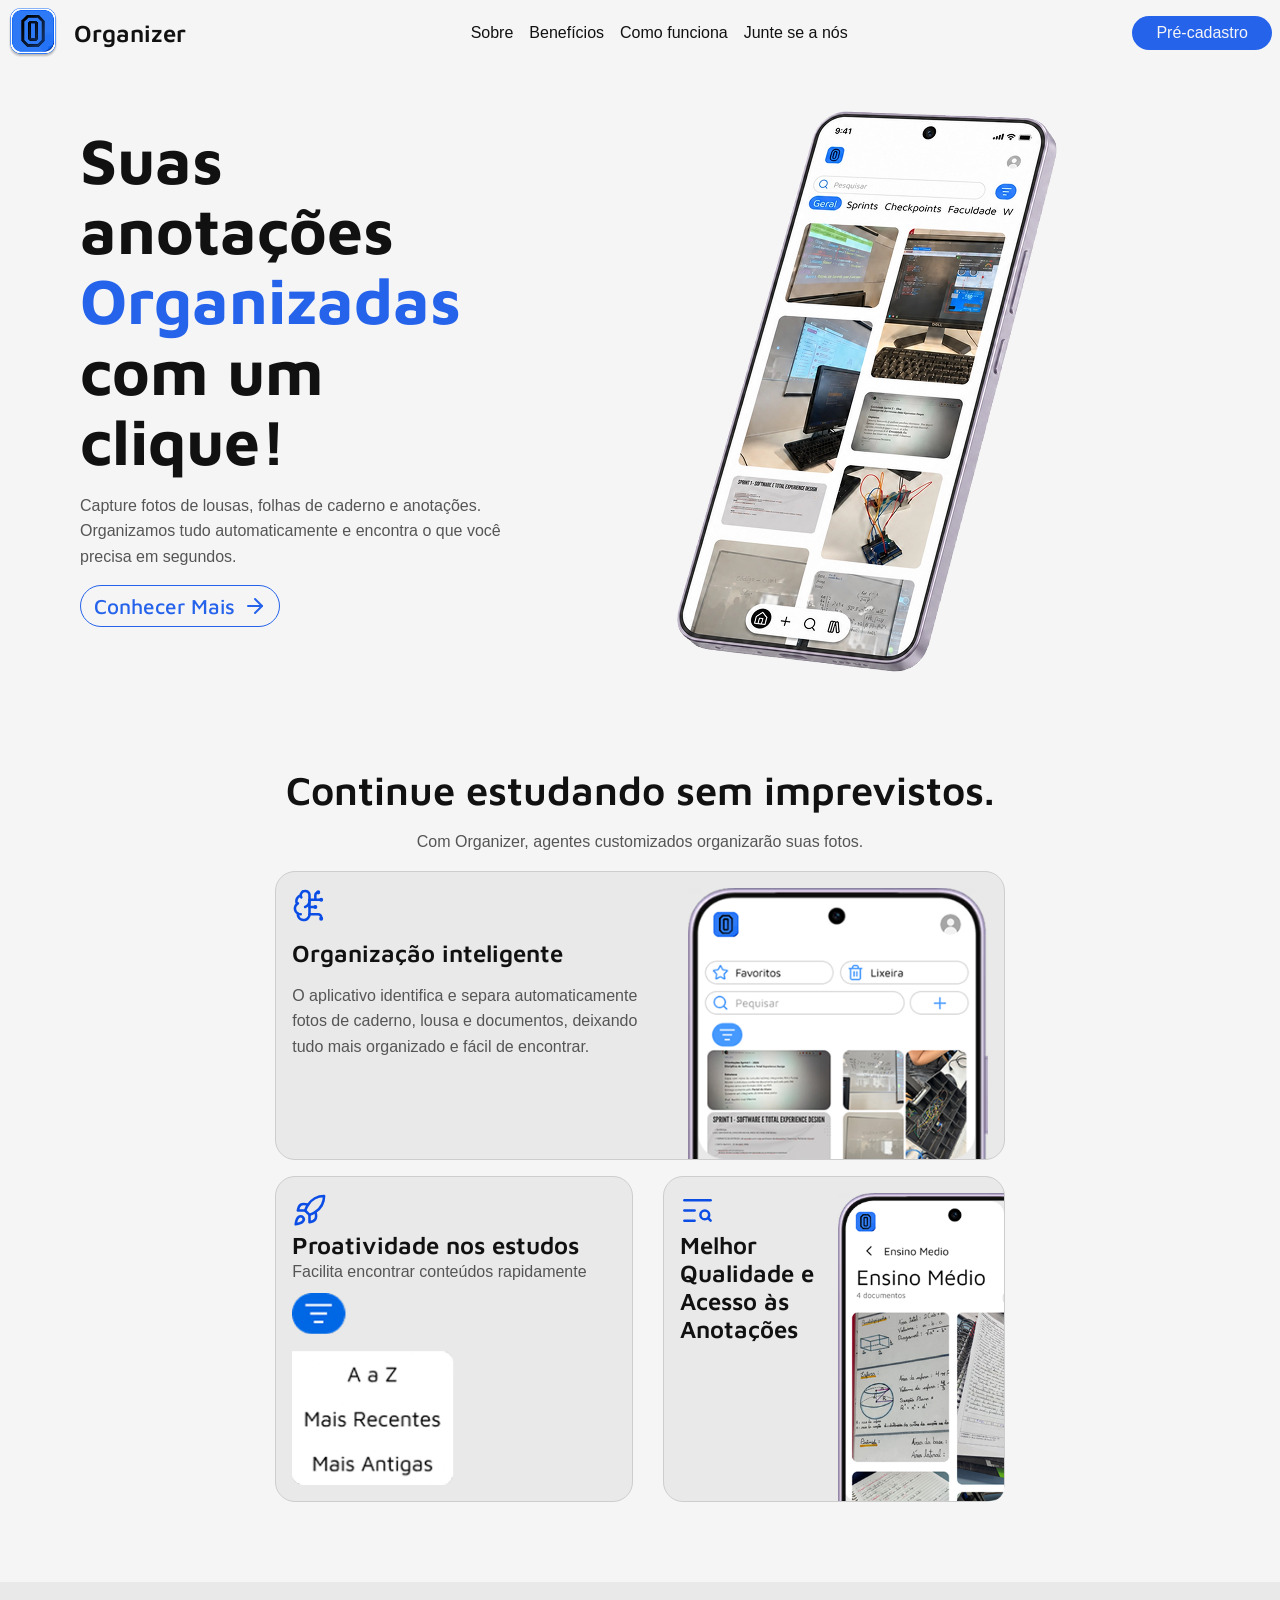
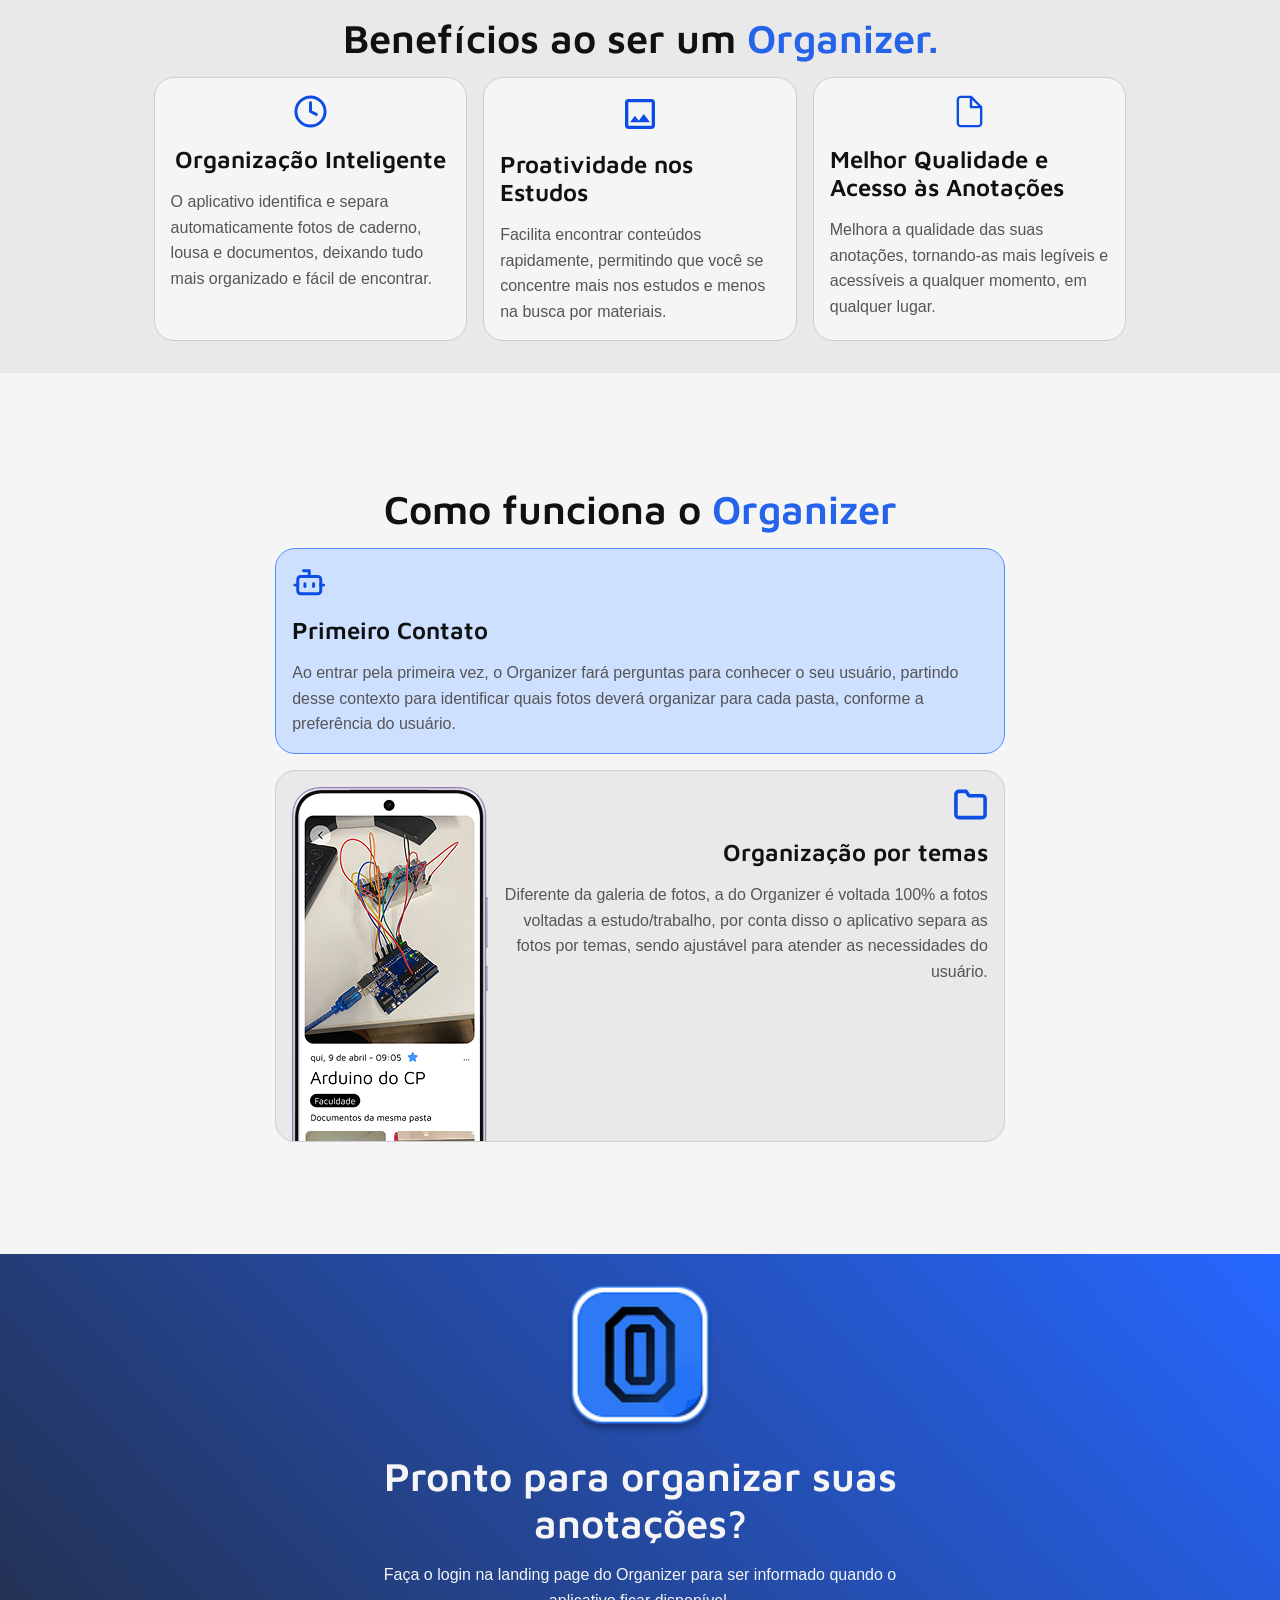
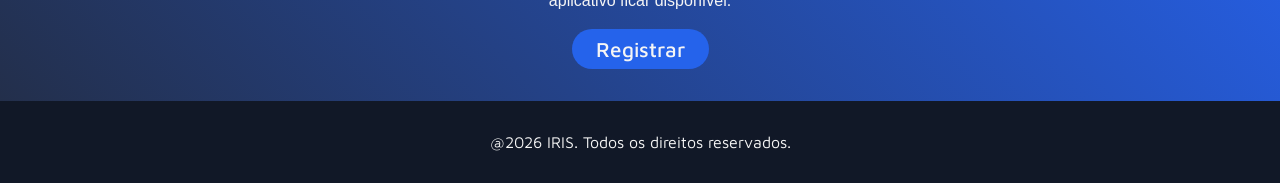
==== commit 63d4ab56: "feat: adicionando a tela de pré-registro" ====
--- a/index.html
+++ b/index.html
@@ -4,7 +4,7 @@
 <head>
     <meta charset="UTF-8" />
     <meta name="viewport" content="width=device-width, initial-scale=1.0" />
-    <meta name="icon" href="src/assets/imgs/organizer_icon.png" />
+    <link rel="icon" href="src/assets/imgs/organizer_icon.png" type="image/png">
     <link rel="preconnect" href="https://fonts.googleapis.com">
     <link rel="preconnect" href="https://fonts.gstatic.com" crossorigin>
     <link href="https://fonts.googleapis.com/css2?family=Maven+Pro:wght@400..900&display=swap" rel="stylesheet">
@@ -25,7 +25,7 @@
             <a href="#login-invite">Junte se a nós</a>
         </span>
         <span>
-            <a href="src/" class="button-link">Login</a>
+            <a href="src/pages/form.html" class="button-link">Pré-cadastro</a>
         </span>
     </header>
     <main class="main-content">
--- a/src/css/main.css
+++ b/src/css/main.css
@@ -1,8 +1,5 @@
 @import './styles/variables.css';
 @import './styles/global.css';
 @import './styles/index.css';
-
 @import './styles/header.css';
-@import './styles/footer.css';
-
-@import './styles/home.css';+@import './styles/form.css';
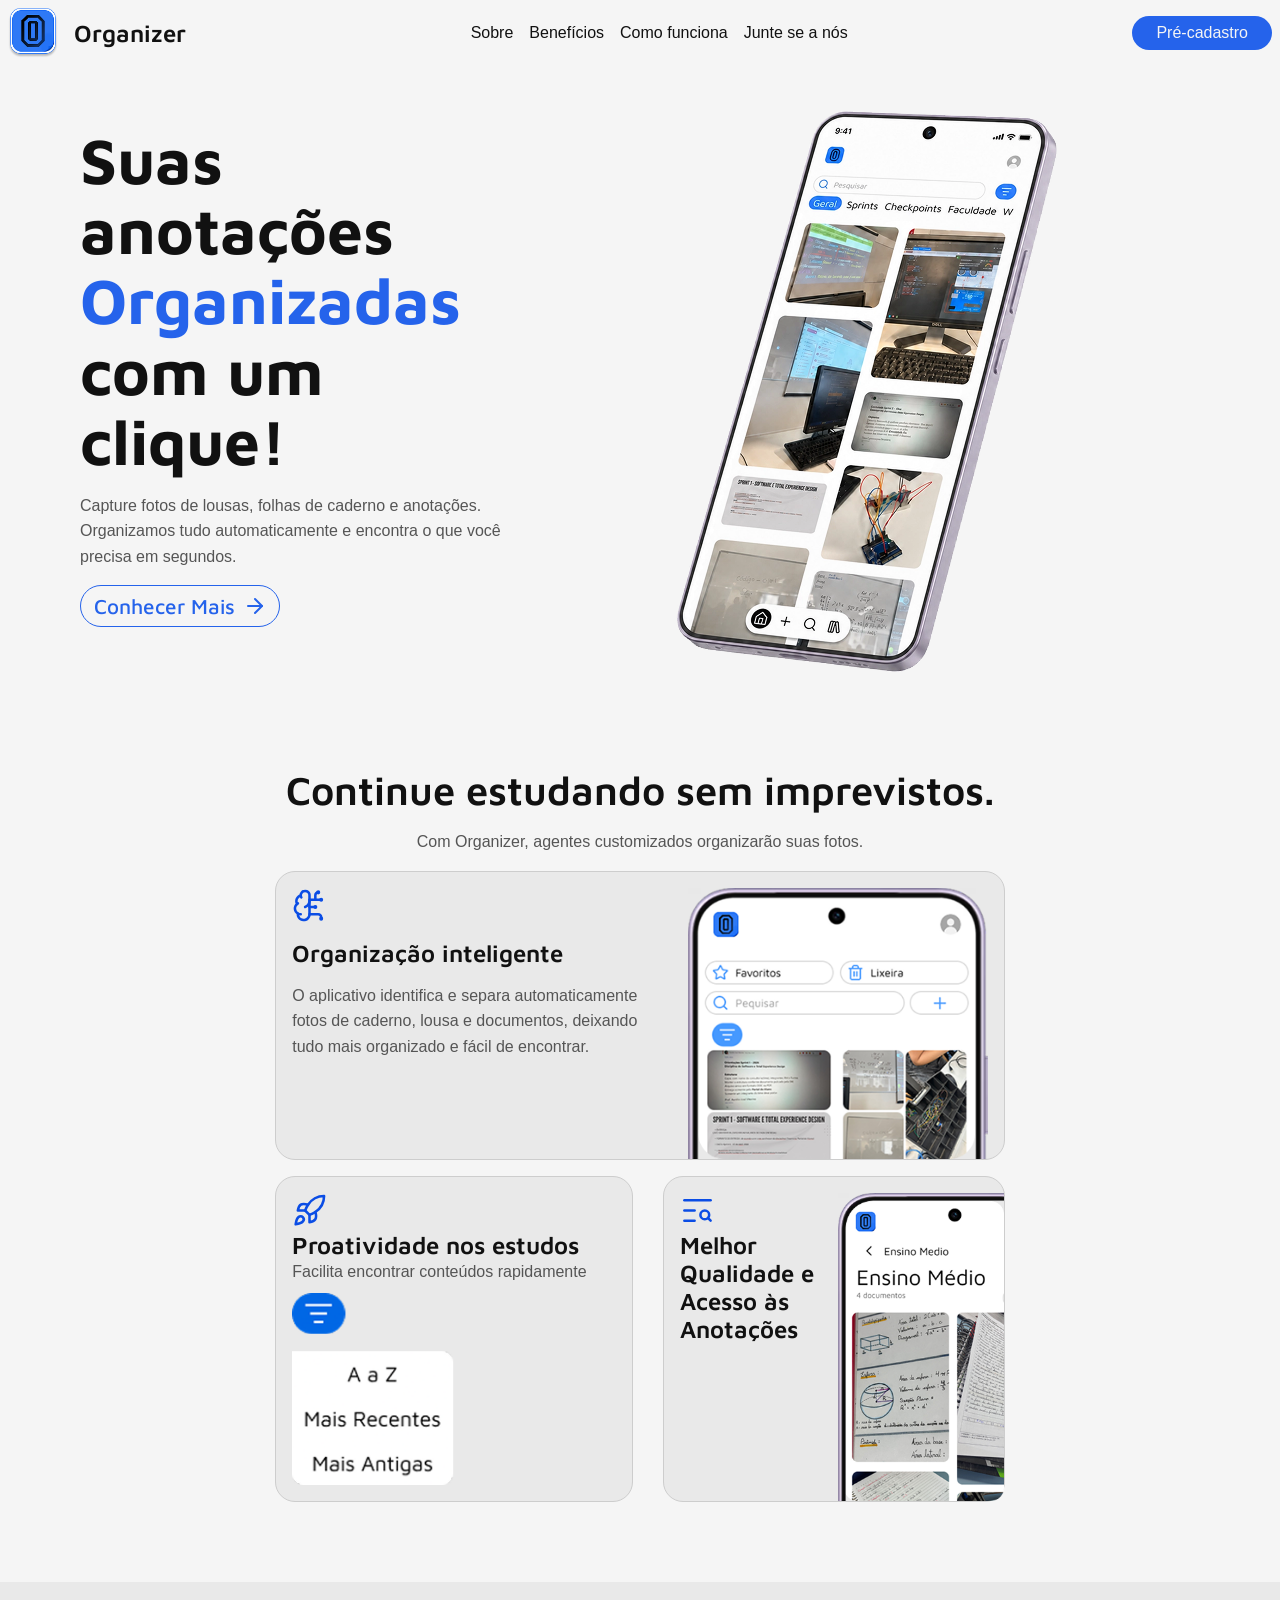
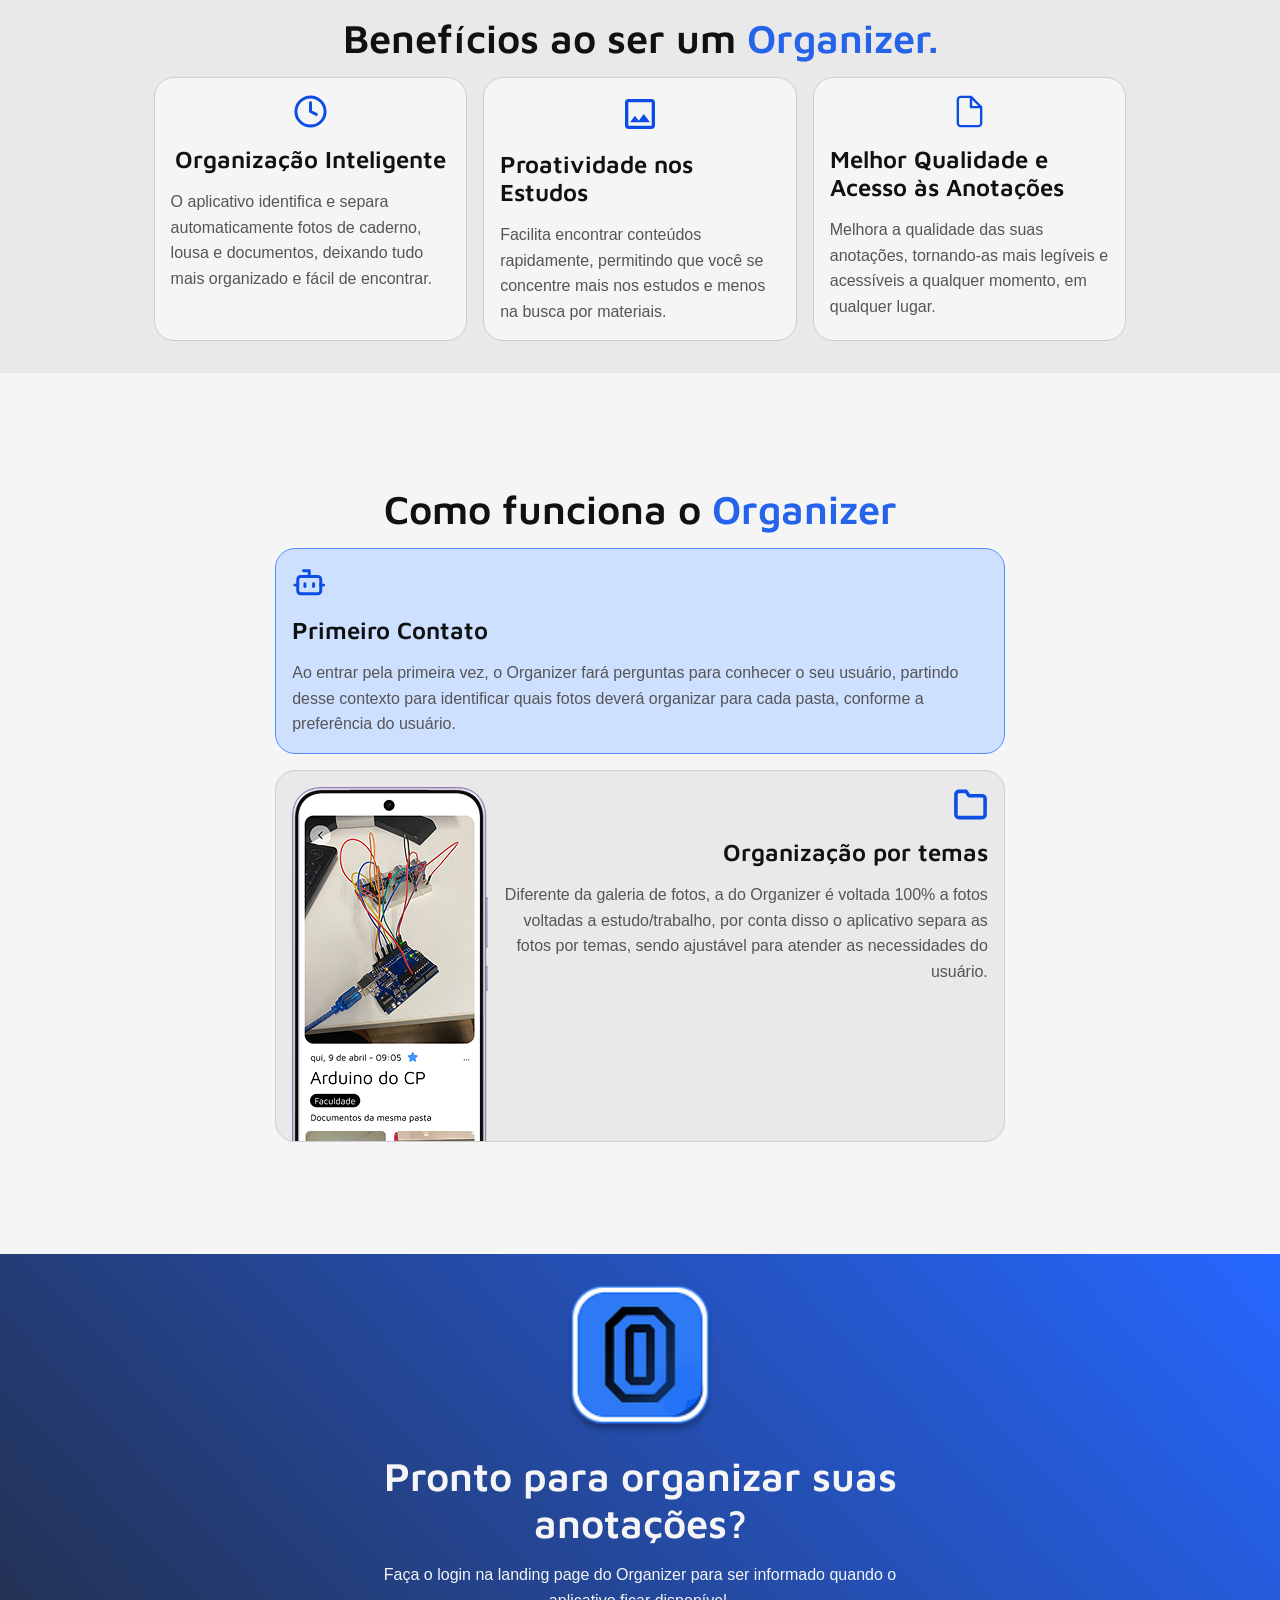
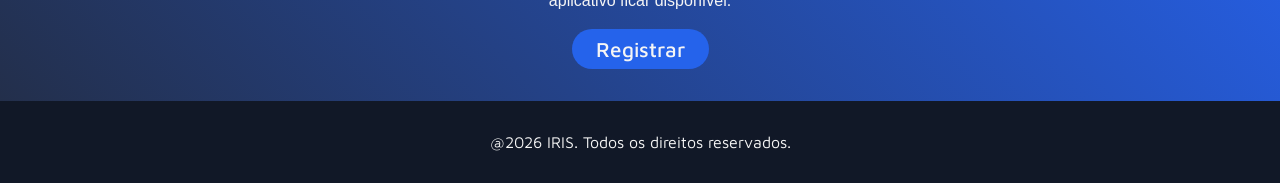
==== commit cb54cec8: "style: estilizando os elementos da homepage" ====
--- a/index.html
+++ b/index.html
@@ -34,7 +34,8 @@
                 <h1>Suas anotações <span class="highlight">Organizadas</span> com um clique!</h1>
                 <p>Capture fotos de lousas, folhas de caderno e anotações. Organizamos tudo automaticamente e encontra o
                     que você precisa em segundos.</p>
-                <button>Conhecer Mais
+                    <a href="#about">
+                    <button>Conhecer Mais
                     <svg xmlns="http://www.w3.org/2000/svg" width="24" height="24" viewBox="0 0 24 24" fill="none"
                         stroke="currentColor" stroke-width="2" stroke-linecap="round" stroke-linejoin="round"
                         class="lucide lucide-arrow-right-icon lucide-arrow-right">
@@ -42,6 +43,7 @@
                         <path d="m12 5 7 7-7 7" />
                     </svg>
                 </button>
+            </a>
             </div class="hero-rightside">
             <img src="src/assets/imgs/hero_image.png" alt="Hero Image" />
         </main>
@@ -219,7 +221,7 @@
                 <img src="src/assets/imgs/organizer_icon.png" />
                 <h2>Pronto para organizar suas anotações?</h2>
                 <p>Faça o login na landing page do Organizer para ser informado quando o aplicativo ficar disponível.</p>
-                <button class="button-link">Registrar</button>
+                <a href="src/pages/form.html"><button class="button-link">Registrar</button></a>
             </div>
         </main>
     </main>
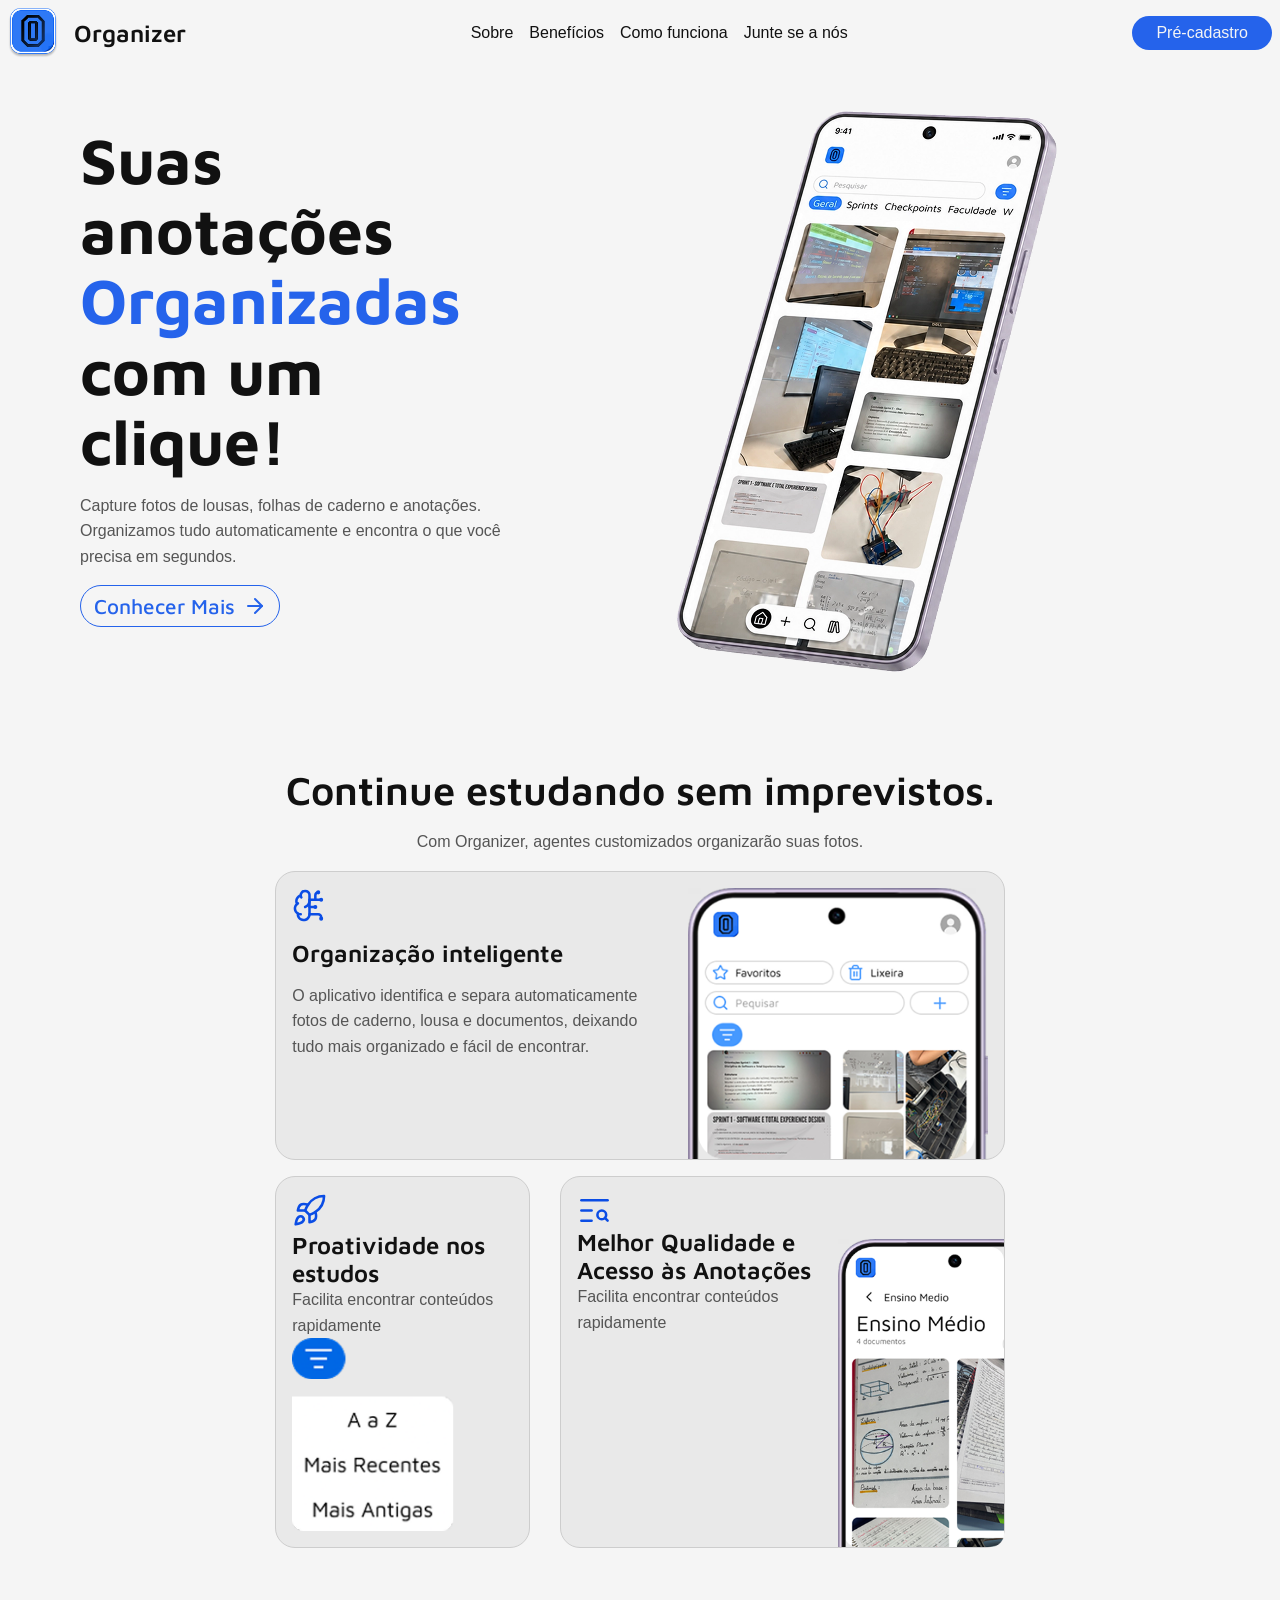
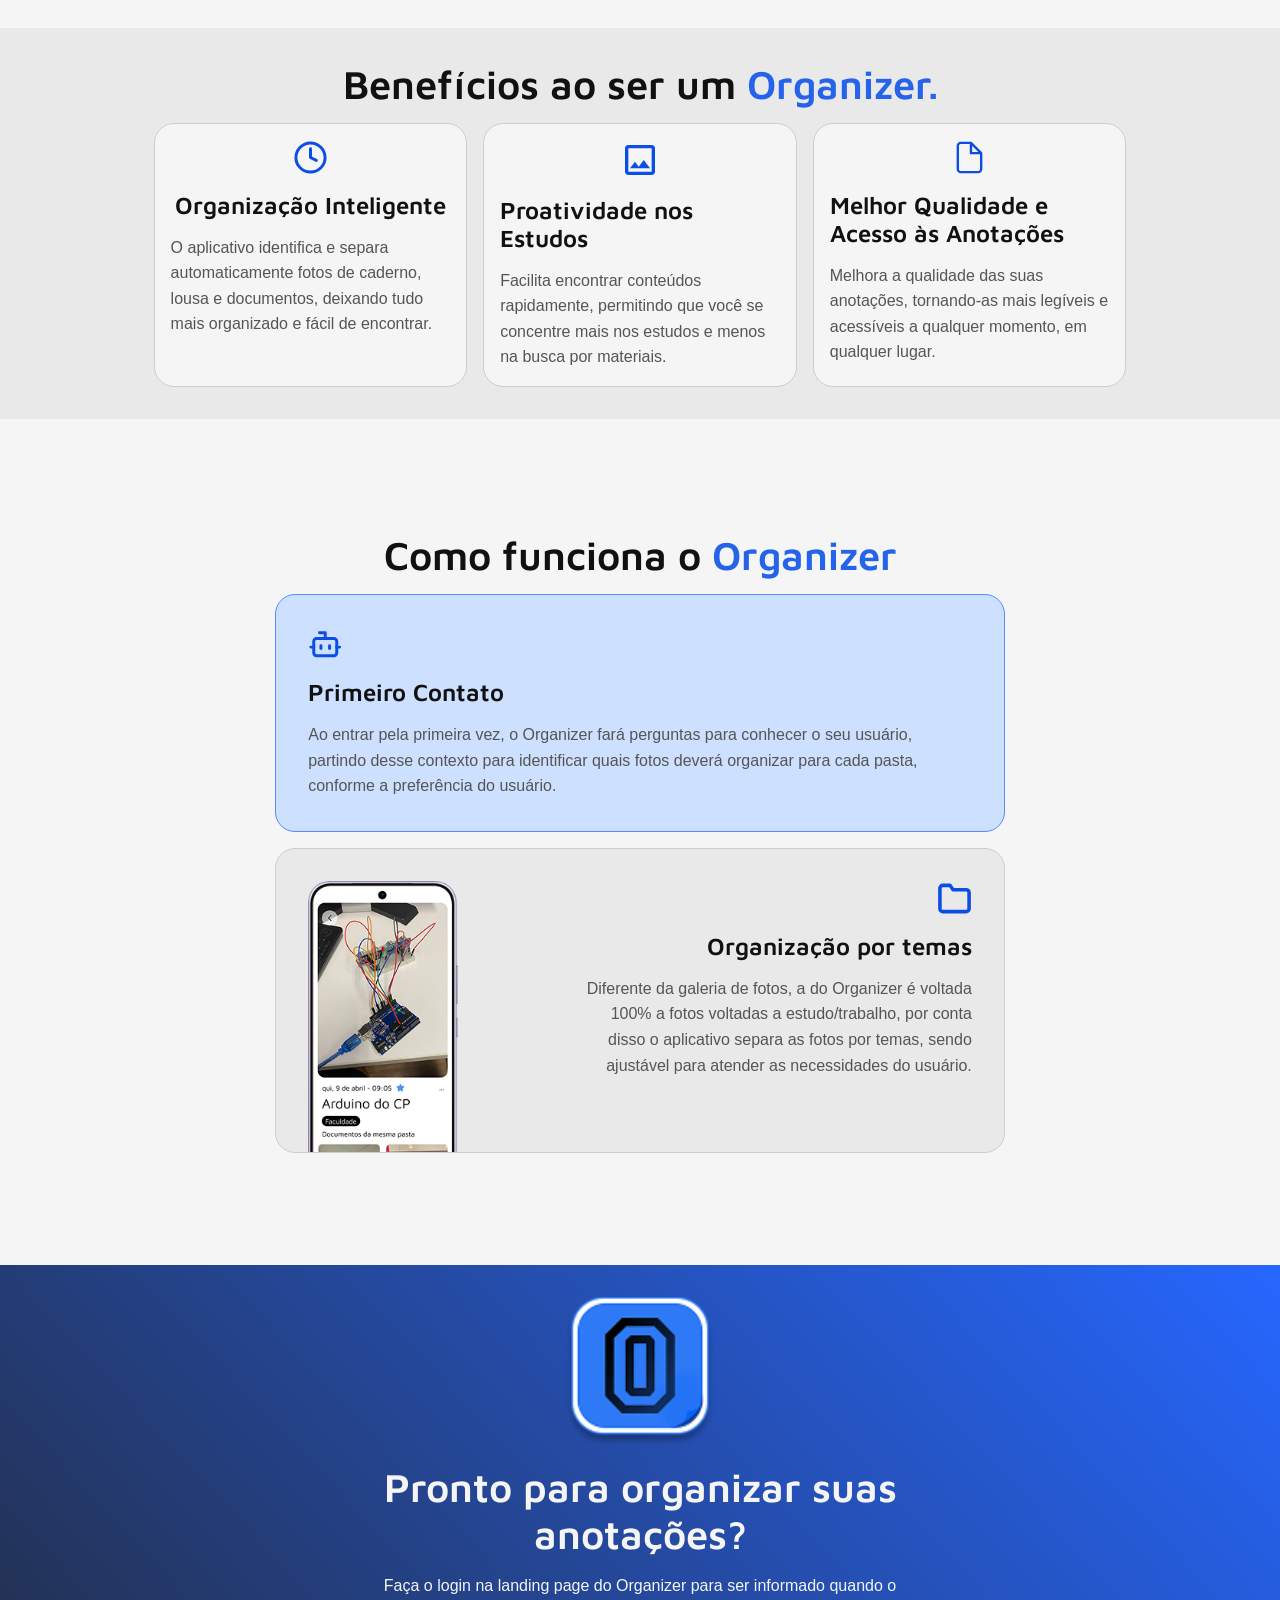
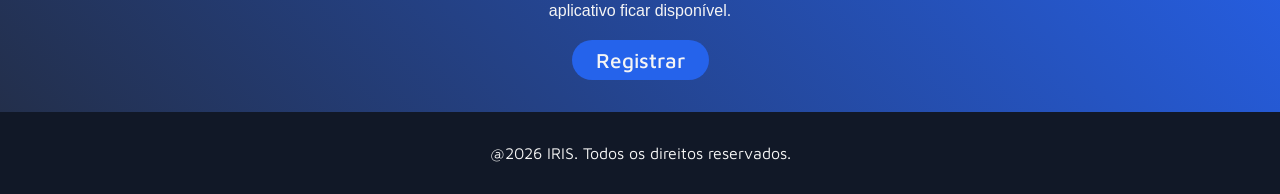
==== commit 31e6bebd: "feat: adicionando responsividade" ====
--- a/index.html
+++ b/index.html
@@ -14,18 +14,26 @@
 
 <body>
     <header>
-        <span>
-            <img src="src/assets/imgs/organizer_icon.png" alt="Organizer Icon" />
-            <h3>Organizer</h3>
-        </span>
-        <span>
+        <div>
+            <span>
+                <img src="src/assets/imgs/organizer_icon.png" alt="Organizer Icon" />
+                <h3>Organizer</h3>
+            </span>
+            <span class="header-laptop">
+                <a href="#about">Sobre</a>
+                <a href="#benefits">Benefícios</a>
+                <a href="#tutorial">Como funciona</a>
+                <a href="#login-invite">Junte se a nós</a>
+            </span>
+            <span>
+                <a href="src/pages/form.html" class="button-link">Pré-cadastro</a>
+            </span>
+        </div>
+        <span class="header-mobile">
             <a href="#about">Sobre</a>
             <a href="#benefits">Benefícios</a>
             <a href="#tutorial">Como funciona</a>
             <a href="#login-invite">Junte se a nós</a>
-        </span>
-        <span>
-            <a href="src/pages/form.html" class="button-link">Pré-cadastro</a>
         </span>
     </header>
     <main class="main-content">
@@ -44,7 +52,7 @@
                     </svg>
                 </button>
             </a>
-            </div class="hero-rightside">
+        </div>
             <img src="src/assets/imgs/hero_image.png" alt="Hero Image" />
         </main>
         <main class="about-content" id="about">
@@ -117,35 +125,38 @@
                     <img src="src/assets/imgs/filter.png" alt="About Big Card Image" />
                 </div>
                 <div class="about-small-card">
-                    <div>
+                    <div class="about-small-card-upside">
                         <svg xmlns="http://www.w3.org/2000/svg" width="35" height="35" viewBox="0 0 55 55" fill="none">
                             <path d="M48.125 11.4584H6.875" stroke="#0B4DE5" stroke-width="4" stroke-linecap="round"
-                                stroke-linejoin="round" />
+                            stroke-linejoin="round" />
                             <path d="M22.9167 27.5H6.875" stroke="#0B4DE5" stroke-width="4" stroke-linecap="round"
-                                stroke-linejoin="round" />
+                            stroke-linejoin="round" />
                             <path d="M22.9167 43.5416H6.875" stroke="#0B4DE5" stroke-width="4" stroke-linecap="round"
-                                stroke-linejoin="round" />
-                            <path
-                                d="M38.9583 41.25C42.7552 41.25 45.8333 38.172 45.8333 34.375C45.8333 30.578 42.7552 27.5 38.9583 27.5C35.1613 27.5 32.0833 30.578 32.0833 34.375C32.0833 38.172 35.1613 41.25 38.9583 41.25Z"
-                                stroke="#0B4DE5" stroke-width="4" stroke-linecap="round" stroke-linejoin="round" />
+                            stroke-linejoin="round" />
+                            <path
+                            d="M38.9583 41.25C42.7552 41.25 45.8333 38.172 45.8333 34.375C45.8333 30.578 42.7552 27.5 38.9583 27.5C35.1613 27.5 32.0833 30.578 32.0833 34.375C32.0833 38.172 35.1613 41.25 38.9583 41.25Z"
+                            stroke="#0B4DE5" stroke-width="4" stroke-linecap="round" stroke-linejoin="round" />
                             <path d="M48.1249 43.5417L43.7708 39.1875" stroke="#0B4DE5" stroke-width="4"
-                                stroke-linecap="round" stroke-linejoin="round" />
+                            stroke-linecap="round" stroke-linejoin="round" />
                         </svg>
                         <h3>Melhor Qualidade e Acesso às Anotações</h3>
-                    </div>
-                    <img src="src/assets/imgs/about-small-card-image.png" alt="About Big Card Image" />
+                        <p>Facilita encontrar conteúdos rapidamente</p>
+                    </div>
+                    <div class="about-small-card-image">
+                        <img src="src/assets/imgs/about-small-card-image.png" alt="About Big Card Image" />
+                    </div>
                 </div>
             </div>
         </main>
         <main class="benefits-content" id="benefits">
             <h2>Benefícios ao ser um <span class="highlight">Organizer.</span></h2>
-
+            
             <div class="benefits-cards">
                 <div class="benefits-card">
                     <svg xmlns="http://www.w3.org/2000/svg" width="35" height="35" viewBox="0 0 59 59" fill="none">
                         <path
-                            d="M29.5 14.7501V29.5001L39.3333 34.4167M54.0833 29.5001C54.0833 43.0771 43.077 54.0834 29.5 54.0834C15.923 54.0834 4.91663 43.0771 4.91663 29.5001C4.91663 15.9231 15.923 4.91675 29.5 4.91675C43.077 4.91675 54.0833 15.9231 54.0833 29.5001Z"
-                            stroke="#0B4DE5" stroke-width="5" stroke-linecap="round" stroke-linejoin="round" />
+                        d="M29.5 14.7501V29.5001L39.3333 34.4167M54.0833 29.5001C54.0833 43.0771 43.077 54.0834 29.5 54.0834C15.923 54.0834 4.91663 43.0771 4.91663 29.5001C4.91663 15.9231 15.923 4.91675 29.5 4.91675C43.077 4.91675 54.0833 15.9231 54.0833 29.5001Z"
+                        stroke="#0B4DE5" stroke-width="5" stroke-linecap="round" stroke-linejoin="round" />
                     </svg>
                     <h3>Organização Inteligente</h3>
                     <p>O aplicativo identifica e separa automaticamente fotos de caderno, lousa e documentos, deixando
@@ -156,9 +167,9 @@
                         <path
                             d="M12.2917 51.625C10.9396 51.625 9.77188 51.1538 8.78854 50.2115C7.84618 49.2281 7.375 48.0604 7.375 46.7083V12.2917C7.375 10.9396 7.84618 9.79236 8.78854 8.85C9.77188 7.86667 10.9396 7.375 12.2917 7.375H46.7083C48.0604 7.375 49.2076 7.86667 50.15 8.85C51.1333 9.79236 51.625 10.9396 51.625 12.2917V46.7083C51.625 48.0604 51.1333 49.2281 50.15 50.2115C49.2076 51.1538 48.0604 51.625 46.7083 51.625H12.2917ZM12.2917 46.7083H46.7083V12.2917H12.2917V46.7083ZM14.75 41.7917H44.25L35.0313 29.5L27.6563 39.3333L22.125 31.9583L14.75 41.7917ZM12.2917 46.7083V12.2917V46.7083Z"
                             fill="#0B4DE5" />
-                    </svg>
-                    <h3>Proatividade nos Estudos</h3>
-                    <p>Facilita encontrar conteúdos rapidamente, permitindo que você se concentre mais nos estudos e
+                        </svg>
+                        <h3>Proatividade nos Estudos</h3>
+                        <p>Facilita encontrar conteúdos rapidamente, permitindo que você se concentre mais nos estudos e
                         menos na busca por materiais.</p>
                 </div>
                 <div class="benefits-card">
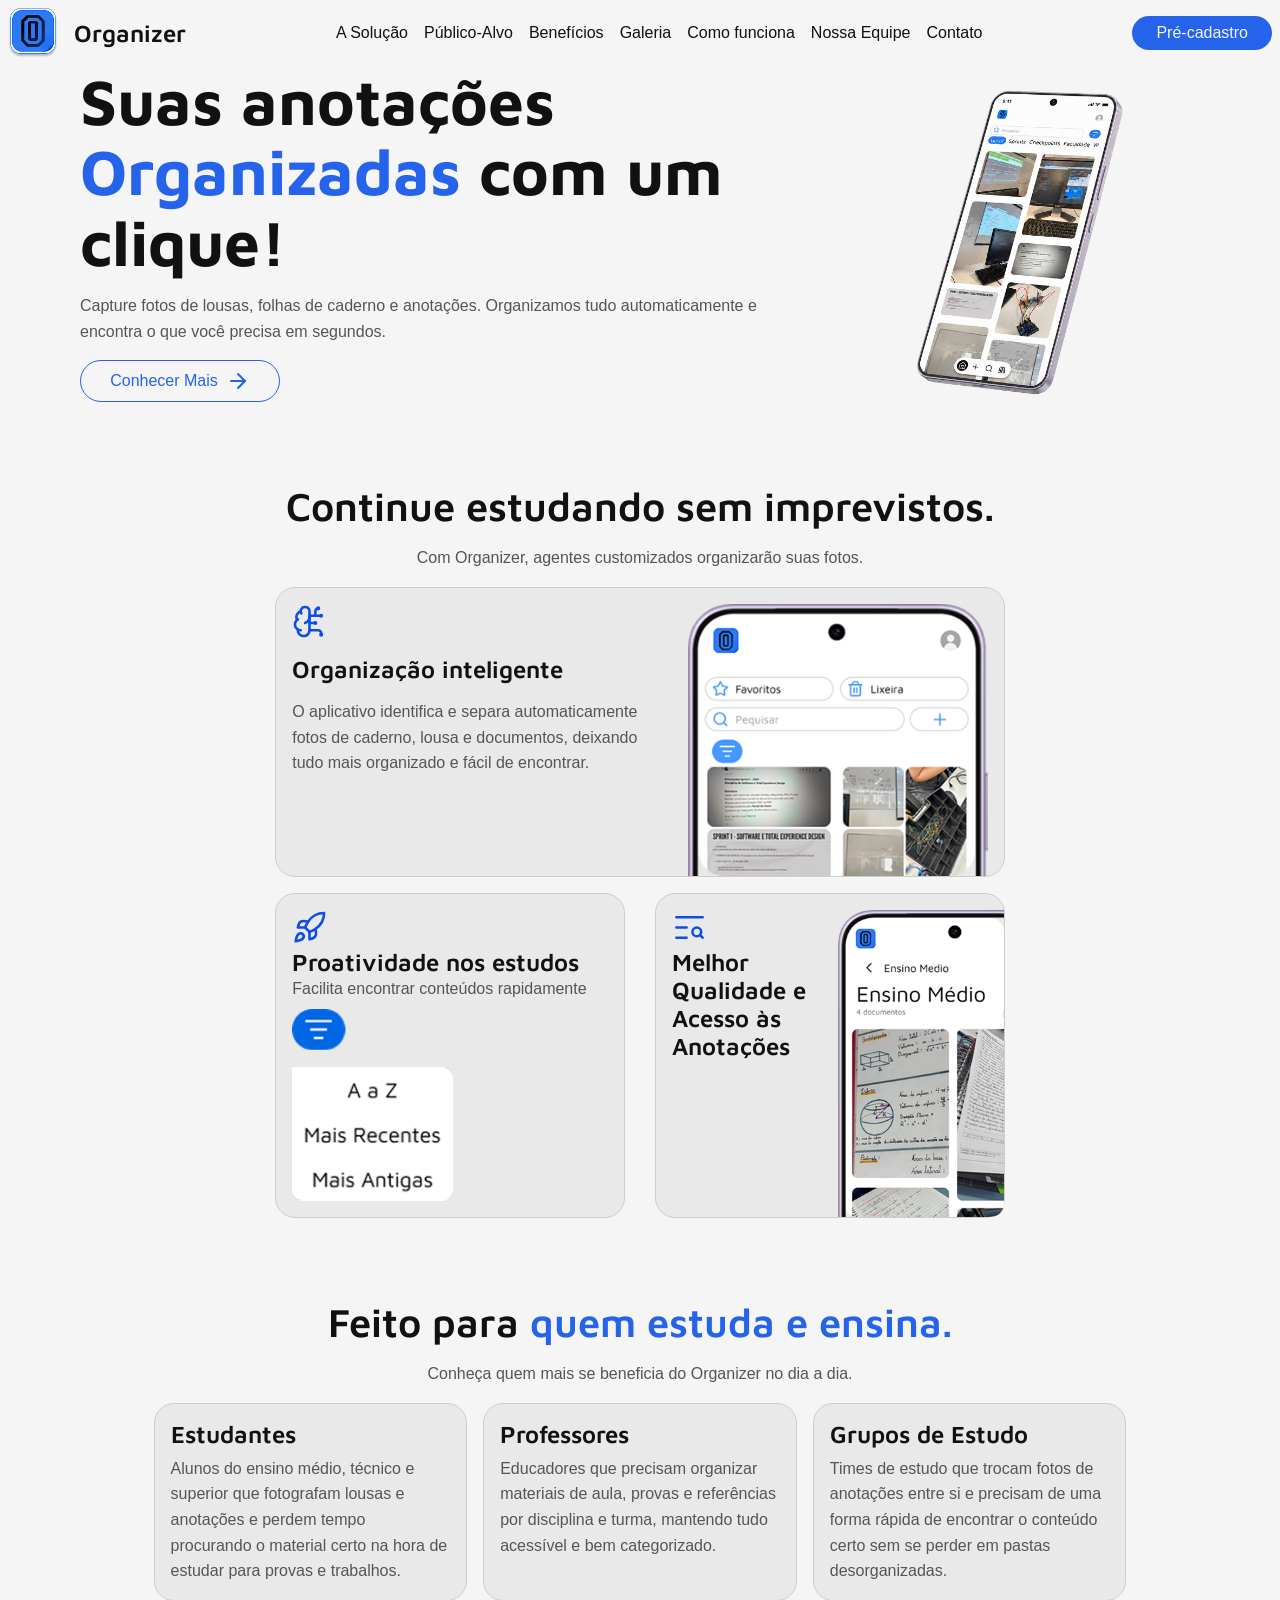
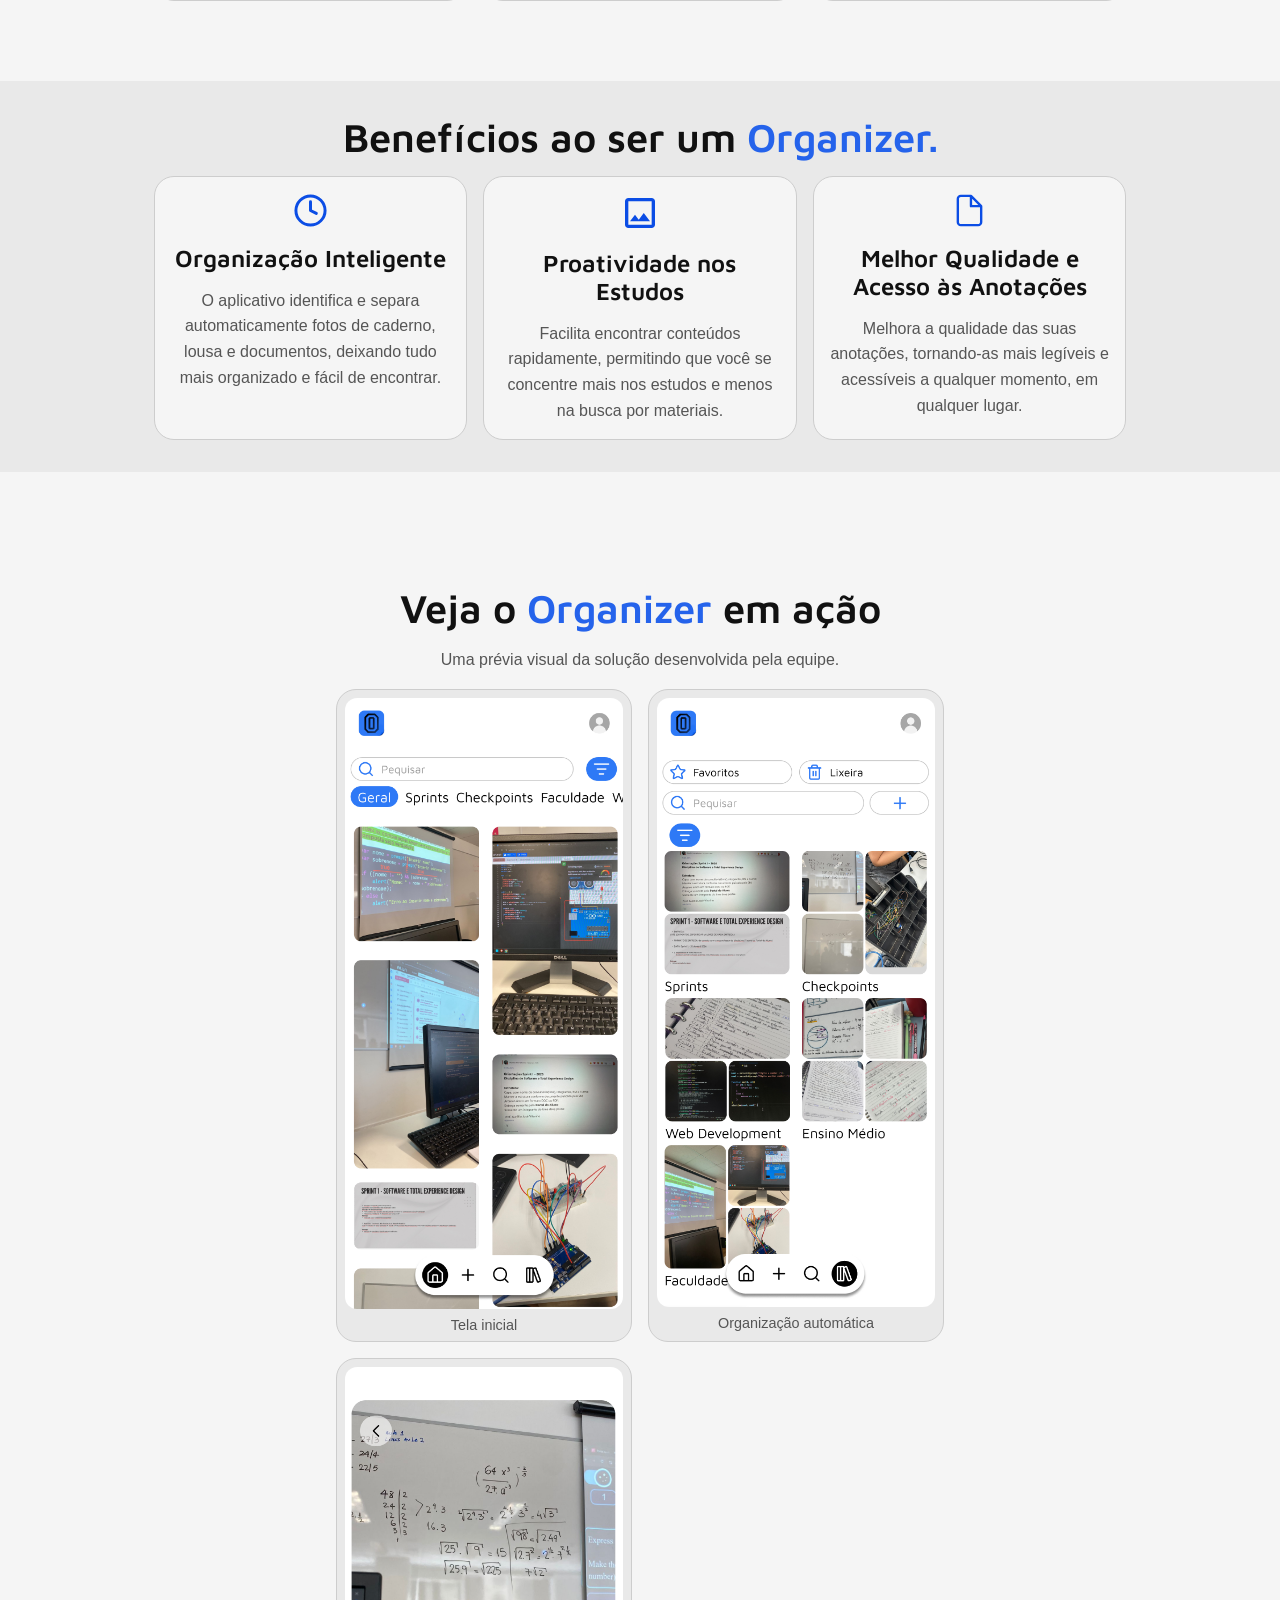
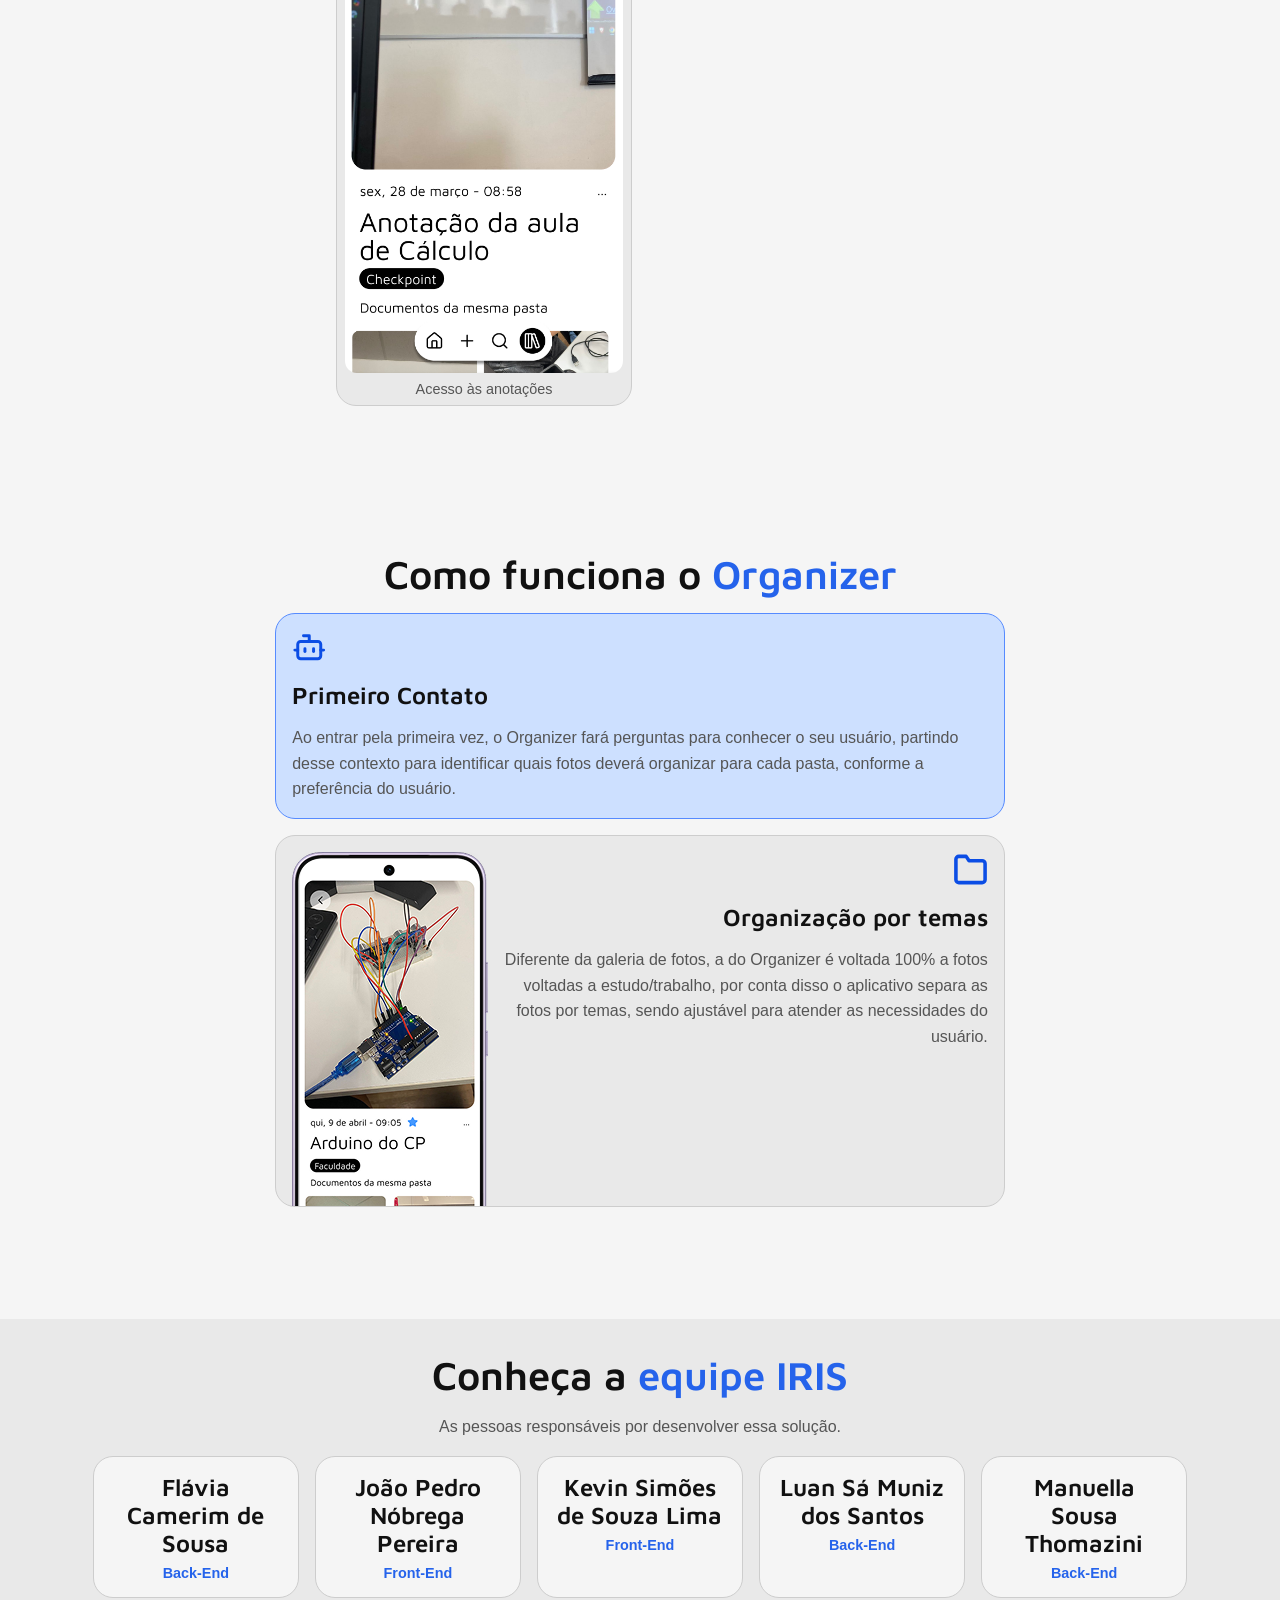
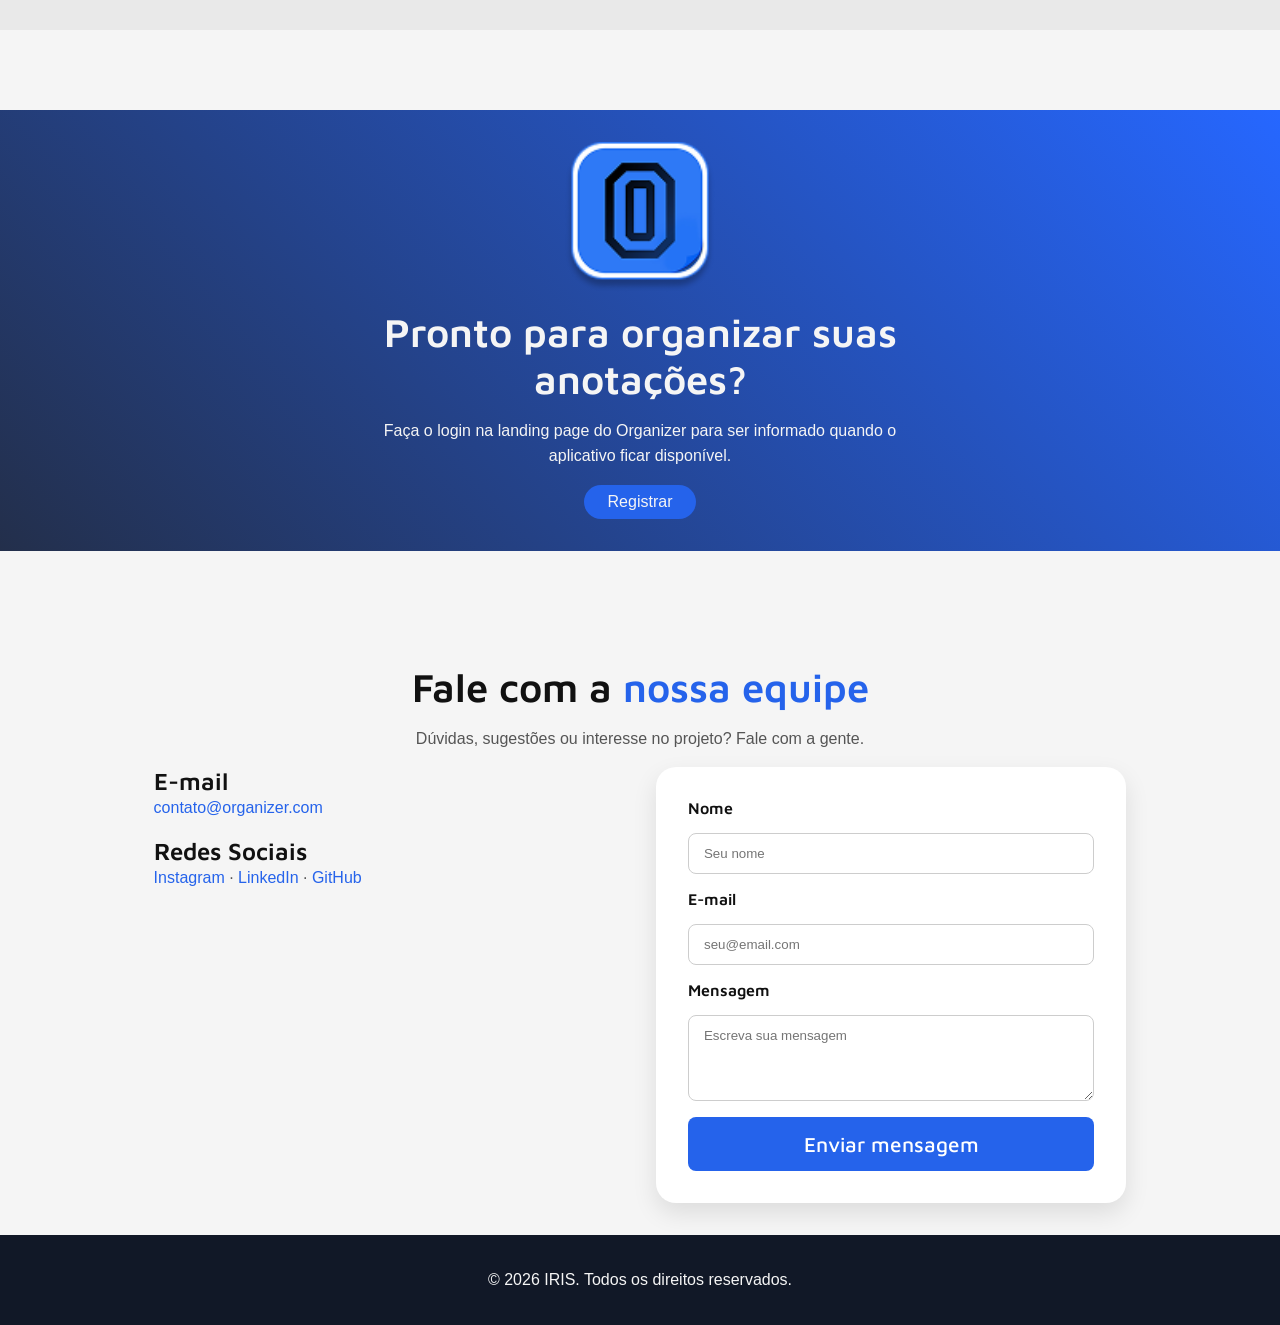
==== commit 9197f4b4: "feat: adiciona melhorias ao projeto e a interface" ====
--- a/index.html
+++ b/index.html
@@ -14,48 +14,45 @@
 
 <body>
     <header>
-        <div>
-            <span>
-                <img src="src/assets/imgs/organizer_icon.png" alt="Organizer Icon" />
-                <h3>Organizer</h3>
-            </span>
-            <span class="header-laptop">
-                <a href="#about">Sobre</a>
-                <a href="#benefits">Benefícios</a>
-                <a href="#tutorial">Como funciona</a>
-                <a href="#login-invite">Junte se a nós</a>
-            </span>
-            <span>
-                <a href="src/pages/form.html" class="button-link">Pré-cadastro</a>
-            </span>
+        <div class="logo-group">
+            <img src="src/assets/imgs/organizer_icon.png" alt="Ícone do Organizer" />
+            <h3>Organizer</h3>
         </div>
-        <span class="header-mobile">
-            <a href="#about">Sobre</a>
+        <nav class="nav-group" aria-label="Navegação principal">
+            <a href="#about">A Solução</a>
+            <a href="#target-audience">Público-Alvo</a>
             <a href="#benefits">Benefícios</a>
+            <a href="#gallery">Galeria</a>
             <a href="#tutorial">Como funciona</a>
-            <a href="#login-invite">Junte se a nós</a>
-        </span>
+            <a href="#team">Nossa Equipe</a>
+            <a href="#contact">Contato</a>
+        </nav>
+        <div class="cta-group">
+            <a href="src/pages/form.html" class="button-link">Pré-cadastro</a>
+        </div>
     </header>
     <main class="main-content">
-        <main class="hero-content">
+        <section class="hero-content">
             <div class="hero-leftside">
                 <h1>Suas anotações <span class="highlight">Organizadas</span> com um clique!</h1>
                 <p>Capture fotos de lousas, folhas de caderno e anotações. Organizamos tudo automaticamente e encontra o
                     que você precisa em segundos.</p>
-                    <a href="#about">
-                    <button>Conhecer Mais
+                <a href="#about" class="hero-cta">
+                    Conhecer Mais
                     <svg xmlns="http://www.w3.org/2000/svg" width="24" height="24" viewBox="0 0 24 24" fill="none"
                         stroke="currentColor" stroke-width="2" stroke-linecap="round" stroke-linejoin="round"
                         class="lucide lucide-arrow-right-icon lucide-arrow-right">
                         <path d="M5 12h14" />
                         <path d="m12 5 7 7-7 7" />
                     </svg>
-                </button>
-            </a>
-        </div>
-            <img src="src/assets/imgs/hero_image.png" alt="Hero Image" />
-        </main>
-        <main class="about-content" id="about">
+                </a>
+            </div>
+            <div class="hero-rightside">
+                <img src="src/assets/imgs/hero_image.png" alt="Ilustração do aplicativo Organizer organizando anotações" />
+            </div>
+        </section>
+
+        <section class="about-content" id="about">
             <h2>Continue estudando sem imprevistos.</h2>
             <p>Com Organizer, agentes customizados organizarão suas fotos.</p>
             <div class="about-big-card">
@@ -125,38 +122,58 @@
                     <img src="src/assets/imgs/filter.png" alt="About Big Card Image" />
                 </div>
                 <div class="about-small-card">
-                    <div class="about-small-card-upside">
+                    <div>
                         <svg xmlns="http://www.w3.org/2000/svg" width="35" height="35" viewBox="0 0 55 55" fill="none">
                             <path d="M48.125 11.4584H6.875" stroke="#0B4DE5" stroke-width="4" stroke-linecap="round"
-                            stroke-linejoin="round" />
+                                stroke-linejoin="round" />
                             <path d="M22.9167 27.5H6.875" stroke="#0B4DE5" stroke-width="4" stroke-linecap="round"
-                            stroke-linejoin="round" />
+                                stroke-linejoin="round" />
                             <path d="M22.9167 43.5416H6.875" stroke="#0B4DE5" stroke-width="4" stroke-linecap="round"
-                            stroke-linejoin="round" />
-                            <path
-                            d="M38.9583 41.25C42.7552 41.25 45.8333 38.172 45.8333 34.375C45.8333 30.578 42.7552 27.5 38.9583 27.5C35.1613 27.5 32.0833 30.578 32.0833 34.375C32.0833 38.172 35.1613 41.25 38.9583 41.25Z"
-                            stroke="#0B4DE5" stroke-width="4" stroke-linecap="round" stroke-linejoin="round" />
+                                stroke-linejoin="round" />
+                            <path
+                                d="M38.9583 41.25C42.7552 41.25 45.8333 38.172 45.8333 34.375C45.8333 30.578 42.7552 27.5 38.9583 27.5C35.1613 27.5 32.0833 30.578 32.0833 34.375C32.0833 38.172 35.1613 41.25 38.9583 41.25Z"
+                                stroke="#0B4DE5" stroke-width="4" stroke-linecap="round" stroke-linejoin="round" />
                             <path d="M48.1249 43.5417L43.7708 39.1875" stroke="#0B4DE5" stroke-width="4"
-                            stroke-linecap="round" stroke-linejoin="round" />
+                                stroke-linecap="round" stroke-linejoin="round" />
                         </svg>
                         <h3>Melhor Qualidade e Acesso às Anotações</h3>
-                        <p>Facilita encontrar conteúdos rapidamente</p>
-                    </div>
-                    <div class="about-small-card-image">
-                        <img src="src/assets/imgs/about-small-card-image.png" alt="About Big Card Image" />
-                    </div>
-                </div>
-            </div>
-        </main>
-        <main class="benefits-content" id="benefits">
+                    </div>
+                    <img src="src/assets/imgs/about-small-card-image.png" alt="About Big Card Image" />
+                </div>
+            </div>
+        </section>
+
+        <section class="target-audience-content" id="target-audience">
+            <h2>Feito para <span class="highlight">quem estuda e ensina.</span></h2>
+            <p>Conheça quem mais se beneficia do Organizer no dia a dia.</p>
+            <div class="target-audience-cards">
+                <div class="target-audience-card">
+                    <h3>Estudantes</h3>
+                    <p>Alunos do ensino médio, técnico e superior que fotografam lousas e anotações e perdem tempo
+                        procurando o material certo na hora de estudar para provas e trabalhos.</p>
+                </div>
+                <div class="target-audience-card">
+                    <h3>Professores</h3>
+                    <p>Educadores que precisam organizar materiais de aula, provas e referências por disciplina e
+                        turma, mantendo tudo acessível e bem categorizado.</p>
+                </div>
+                <div class="target-audience-card">
+                    <h3>Grupos de Estudo</h3>
+                    <p>Times de estudo que trocam fotos de anotações entre si e precisam de uma forma rápida de
+                        encontrar o conteúdo certo sem se perder em pastas desorganizadas.</p>
+                </div>
+            </div>
+        </section>
+
+        <section class="benefits-content" id="benefits">
             <h2>Benefícios ao ser um <span class="highlight">Organizer.</span></h2>
-            
+
             <div class="benefits-cards">
                 <div class="benefits-card">
                     <svg xmlns="http://www.w3.org/2000/svg" width="35" height="35" viewBox="0 0 59 59" fill="none">
                         <path
-                        d="M29.5 14.7501V29.5001L39.3333 34.4167M54.0833 29.5001C54.0833 43.0771 43.077 54.0834 29.5 54.0834C15.923 54.0834 4.91663 43.0771 4.91663 29.5001C4.91663 15.9231 15.923 4.91675 29.5 4.91675C43.077 4.91675 54.0833 15.9231 54.0833 29.5001Z"
-                        stroke="#0B4DE5" stroke-width="5" stroke-linecap="round" stroke-linejoin="round" />
+                            d="M29.5 14.7501V29.5001L39.3333 34.4167M54.0833 29.5001C54.0833 43.0771 43.077 54.0834 29.5 54.0834C15.923 54.0834 4.91663 43.0771 4.91663 29.5001C4.91663 15.9231 15.923 4.91675 29.5 4.91675C43.077 4.91675 54.0833 15.9231 54.0833 29.5001Z"
+                            stroke="#0B4DE5" stroke-width="5" stroke-linecap="round" stroke-linejoin="round" />
                     </svg>
                     <h3>Organização Inteligente</h3>
                     <p>O aplicativo identifica e separa automaticamente fotos de caderno, lousa e documentos, deixando
@@ -167,9 +184,9 @@
                         <path
                             d="M12.2917 51.625C10.9396 51.625 9.77188 51.1538 8.78854 50.2115C7.84618 49.2281 7.375 48.0604 7.375 46.7083V12.2917C7.375 10.9396 7.84618 9.79236 8.78854 8.85C9.77188 7.86667 10.9396 7.375 12.2917 7.375H46.7083C48.0604 7.375 49.2076 7.86667 50.15 8.85C51.1333 9.79236 51.625 10.9396 51.625 12.2917V46.7083C51.625 48.0604 51.1333 49.2281 50.15 50.2115C49.2076 51.1538 48.0604 51.625 46.7083 51.625H12.2917ZM12.2917 46.7083H46.7083V12.2917H12.2917V46.7083ZM14.75 41.7917H44.25L35.0313 29.5L27.6563 39.3333L22.125 31.9583L14.75 41.7917ZM12.2917 46.7083V12.2917V46.7083Z"
                             fill="#0B4DE5" />
-                        </svg>
-                        <h3>Proatividade nos Estudos</h3>
-                        <p>Facilita encontrar conteúdos rapidamente, permitindo que você se concentre mais nos estudos e
+                    </svg>
+                    <h3>Proatividade nos Estudos</h3>
+                    <p>Facilita encontrar conteúdos rapidamente, permitindo que você se concentre mais nos estudos e
                         menos na busca por materiais.</p>
                 </div>
                 <div class="benefits-card">
@@ -183,8 +200,28 @@
                         momento, em qualquer lugar.</p>
                 </div>
             </div>
-        </main>
-        <main class="tutorial-content" id="tutorial">
+        </section>
+
+        <section class="gallery-content" id="gallery">
+            <h2>Veja o <span class="highlight">Organizer</span> em ação</h2>
+            <p>Uma prévia visual da solução desenvolvida pela equipe.</p>
+            <div class="gallery-grid">
+                <figure class="gallery-item">
+                    <img src="src/assets/imgs/home.png" alt="Tela inicial do aplicativo Organizer" />
+                    <figcaption>Tela inicial</figcaption>
+                </figure>
+                <figure class="gallery-item">
+                    <img src="src/assets/imgs/folders.png" alt="Organização automática de fotos por categoria" />
+                    <figcaption>Organização automática</figcaption>
+                </figure>
+                <figure class="gallery-item">
+                    <img src="src/assets/imgs/notes.png" alt="Acesso às anotações organizadas" />
+                    <figcaption>Acesso às anotações</figcaption>
+                </figure>
+            </div>
+        </section>
+
+        <section class="tutorial-content" id="tutorial">
             <h2>Como funciona o <span class="highlight">Organizer</span></h2>
             <div class="tutorial-cards">
                 <div class="tutorial-card">
@@ -209,7 +246,6 @@
                             desse contexto para identificar quais fotos deverá organizar para cada pasta, conforme a
                             preferência do usuário.</p>
                     </div>
-                    <!-- <img src="src/assets/imgs/organizer_icon.png" /> -->
                 </div>
                 <div class="tutorial-card">
                     <div>
@@ -223,22 +259,80 @@
                             estudo/trabalho, por conta disso o aplicativo separa as fotos por temas, sendo ajustável
                             para atender as necessidades do usuário.</p>
                     </div>
-                    <img src="src/assets/imgs/tutorial-image.png" />
-                </div>
-            </div>
-        </main>
-        <main class="login-invite" id="login-invite">
+                    <img src="src/assets/imgs/tutorial-image.png" alt="Ilustração da organização por temas no Organizer" />
+                </div>
+            </div>
+        </section>
+
+        <section class="team-content" id="team">
+            <h2>Conheça a <span class="highlight">equipe IRIS</span></h2>
+            <p>As pessoas responsáveis por desenvolver essa solução.</p>
+            <div class="team-grid">
+                <div class="team-card">
+                    <h3>Flávia Camerim de Sousa</h3>
+                    <span class="team-role">Back-End</span>
+                </div>
+                <div class="team-card">
+                    <h3>João Pedro Nóbrega Pereira</h3>
+                    <span class="team-role">Front-End</span>
+                </div>
+                <div class="team-card">
+                    <h3>Kevin Simões de Souza Lima</h3>
+                    <span class="team-role">Front-End</span>
+                </div>
+                <div class="team-card">
+                    <h3>Luan Sá Muniz dos Santos</h3>
+                    <span class="team-role">Back-End</span>
+                </div>
+                <div class="team-card">
+                    <h3>Manuella Sousa Thomazini</h3>
+                    <span class="team-role">Back-End</span>
+                </div>
+            </div>
+        </section>
+
+        <section class="login-invite" id="login-invite">
             <div class="login-invite-content">
-                <img src="src/assets/imgs/organizer_icon.png" />
+                <img src="src/assets/imgs/organizer_icon.png" alt="Ícone do Organizer" />
                 <h2>Pronto para organizar suas anotações?</h2>
                 <p>Faça o login na landing page do Organizer para ser informado quando o aplicativo ficar disponível.</p>
-                <a href="src/pages/form.html"><button class="button-link">Registrar</button></a>
-            </div>
-        </main>
+                <a href="src/pages/form.html" class="button-link">Registrar</a>
+            </div>
+        </section>
+
+        <section class="contact-content" id="contact">
+            <h2>Fale com a <span class="highlight">nossa equipe</span></h2>
+            <p>Dúvidas, sugestões ou interesse no projeto? Fale com a gente.</p>
+            <div class="contact-grid">
+                <div class="contact-info">
+                    <div class="contact-info-item">
+                        <h3>E-mail</h3>
+                        <p><a href="mailto:contato@organizer.com">contato@organizer.com</a></p>
+                    </div>
+                    <div class="contact-info-item">
+                        <h3>Redes Sociais</h3>
+                        <p>
+                            <a href="#" target="_blank" rel="noopener">Instagram</a> ·
+                            <a href="#" target="_blank" rel="noopener">LinkedIn</a> ·
+                            <a href="https://github.com/kevin-simoes/organizer-landingpage" target="_blank" rel="noopener">GitHub</a>
+                        </p>
+                    </div>
+                </div>
+                <form class="contact-form" action="#" method="post">
+                    <label for="contact-name">Nome</label>
+                    <input type="text" id="contact-name" name="name" placeholder="Seu nome" required />
+                    <label for="contact-email">E-mail</label>
+                    <input type="email" id="contact-email" name="email" placeholder="seu@email.com" required />
+                    <label for="contact-message">Mensagem</label>
+                    <textarea id="contact-message" name="message" rows="4" placeholder="Escreva sua mensagem" required></textarea>
+                    <button type="submit">Enviar mensagem</button>
+                </form>
+            </div>
+        </section>
     </main>
     <footer>
-        @2026 IRIS. Todos os direitos reservados.
+        <p>&copy; 2026 IRIS. Todos os direitos reservados.</p>
     </footer>
 </body>
 
-</html>+</html>
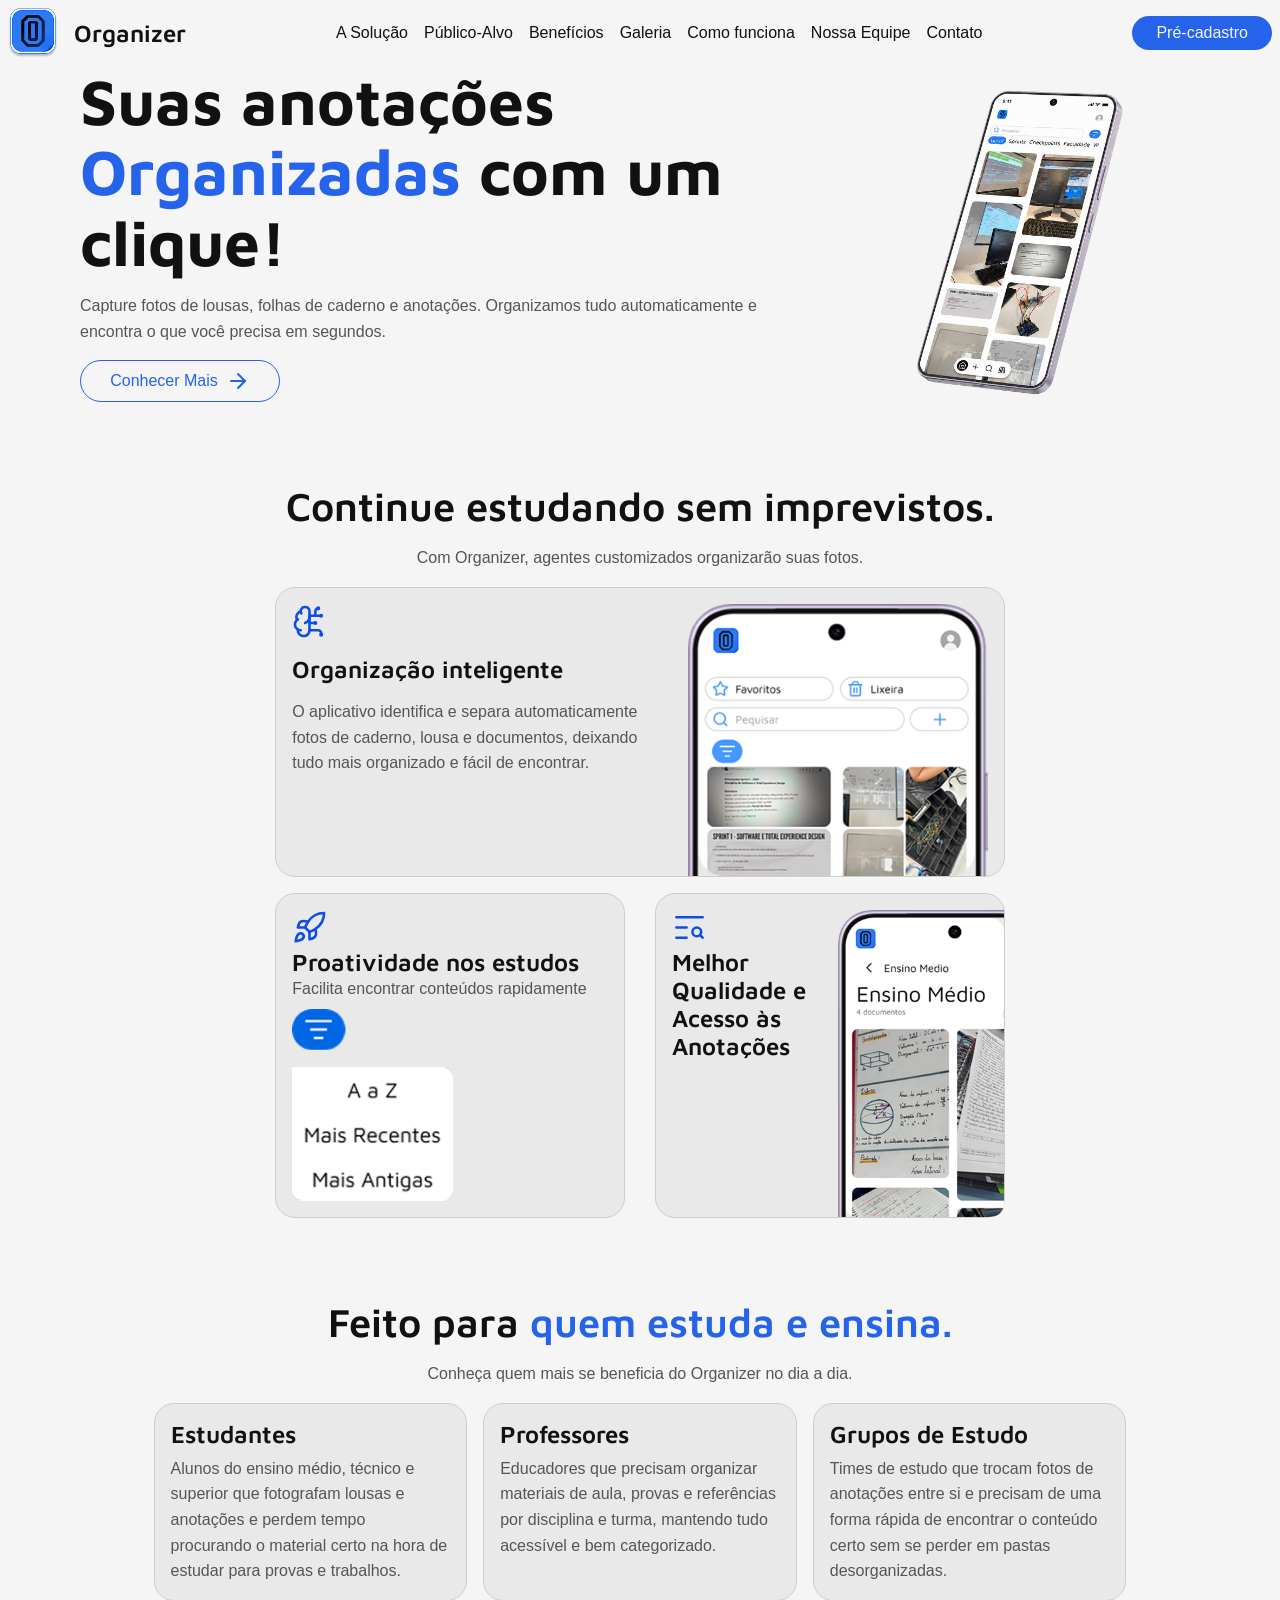
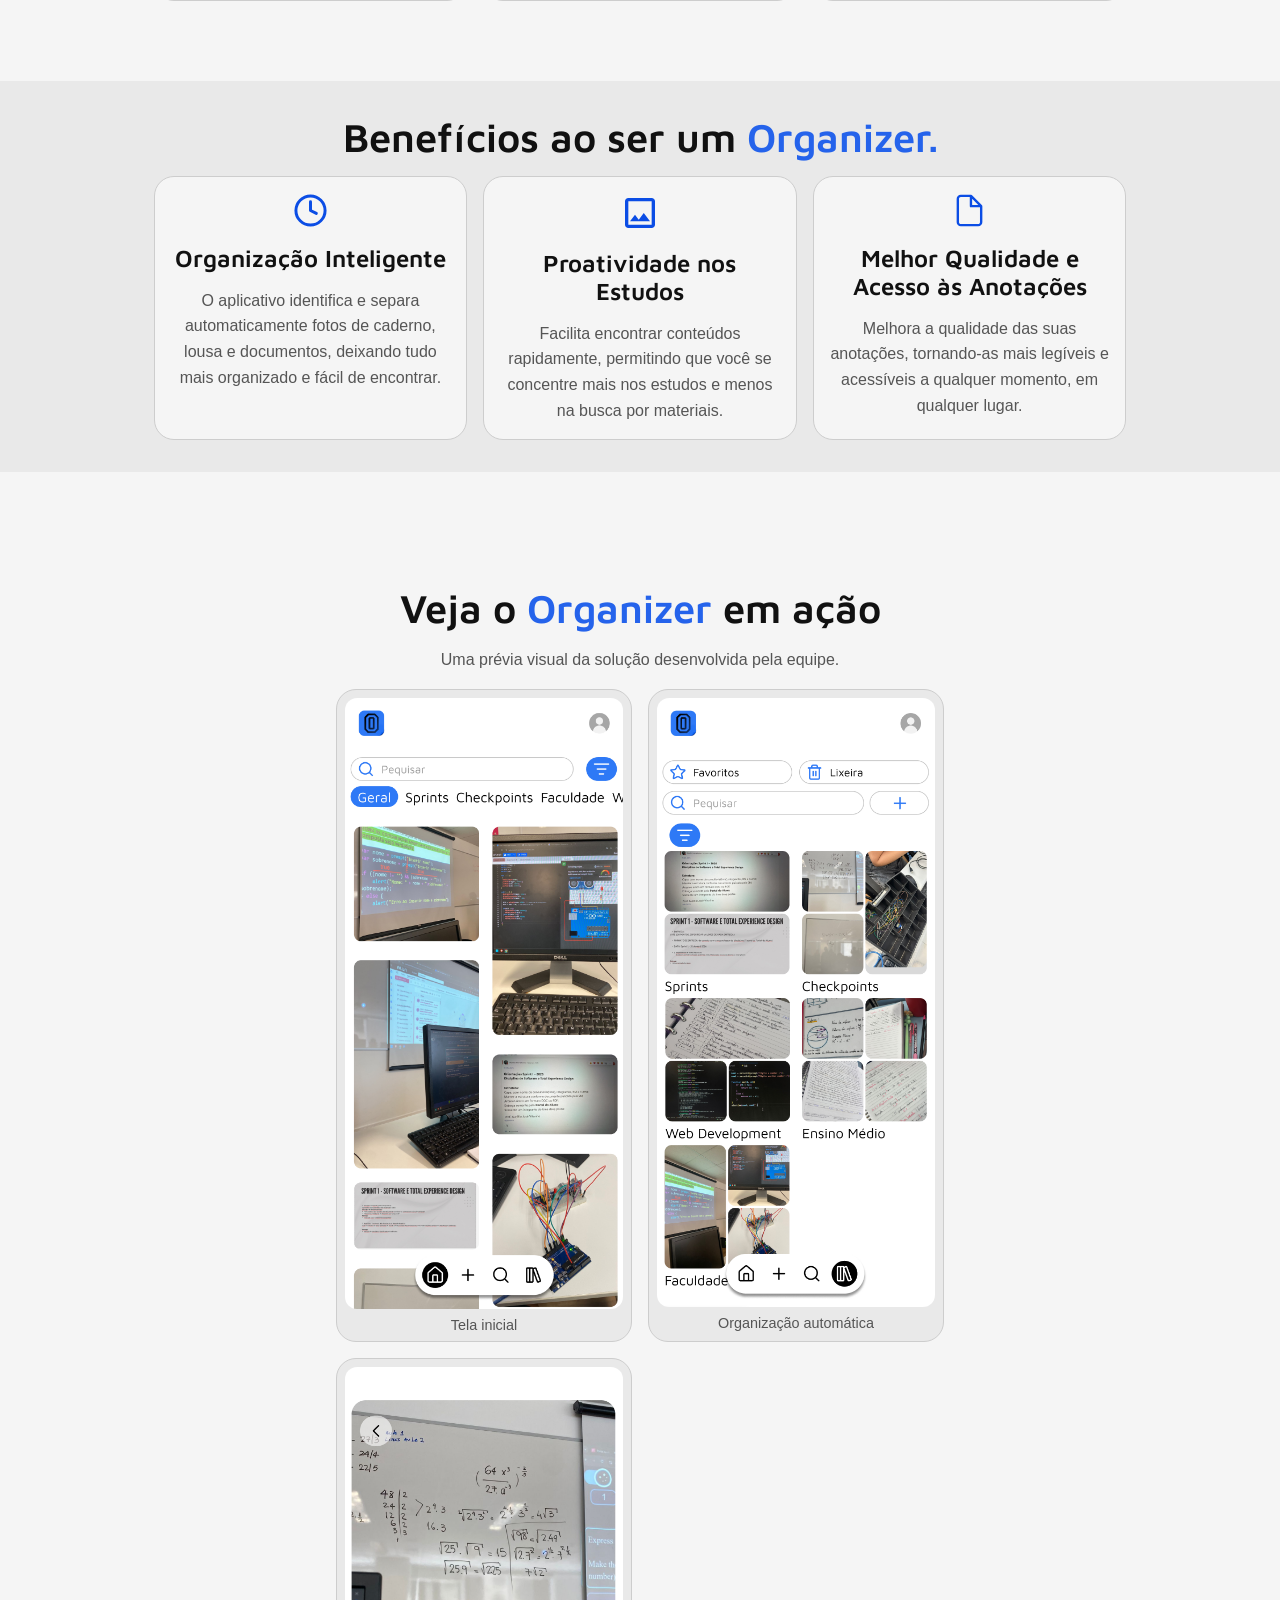
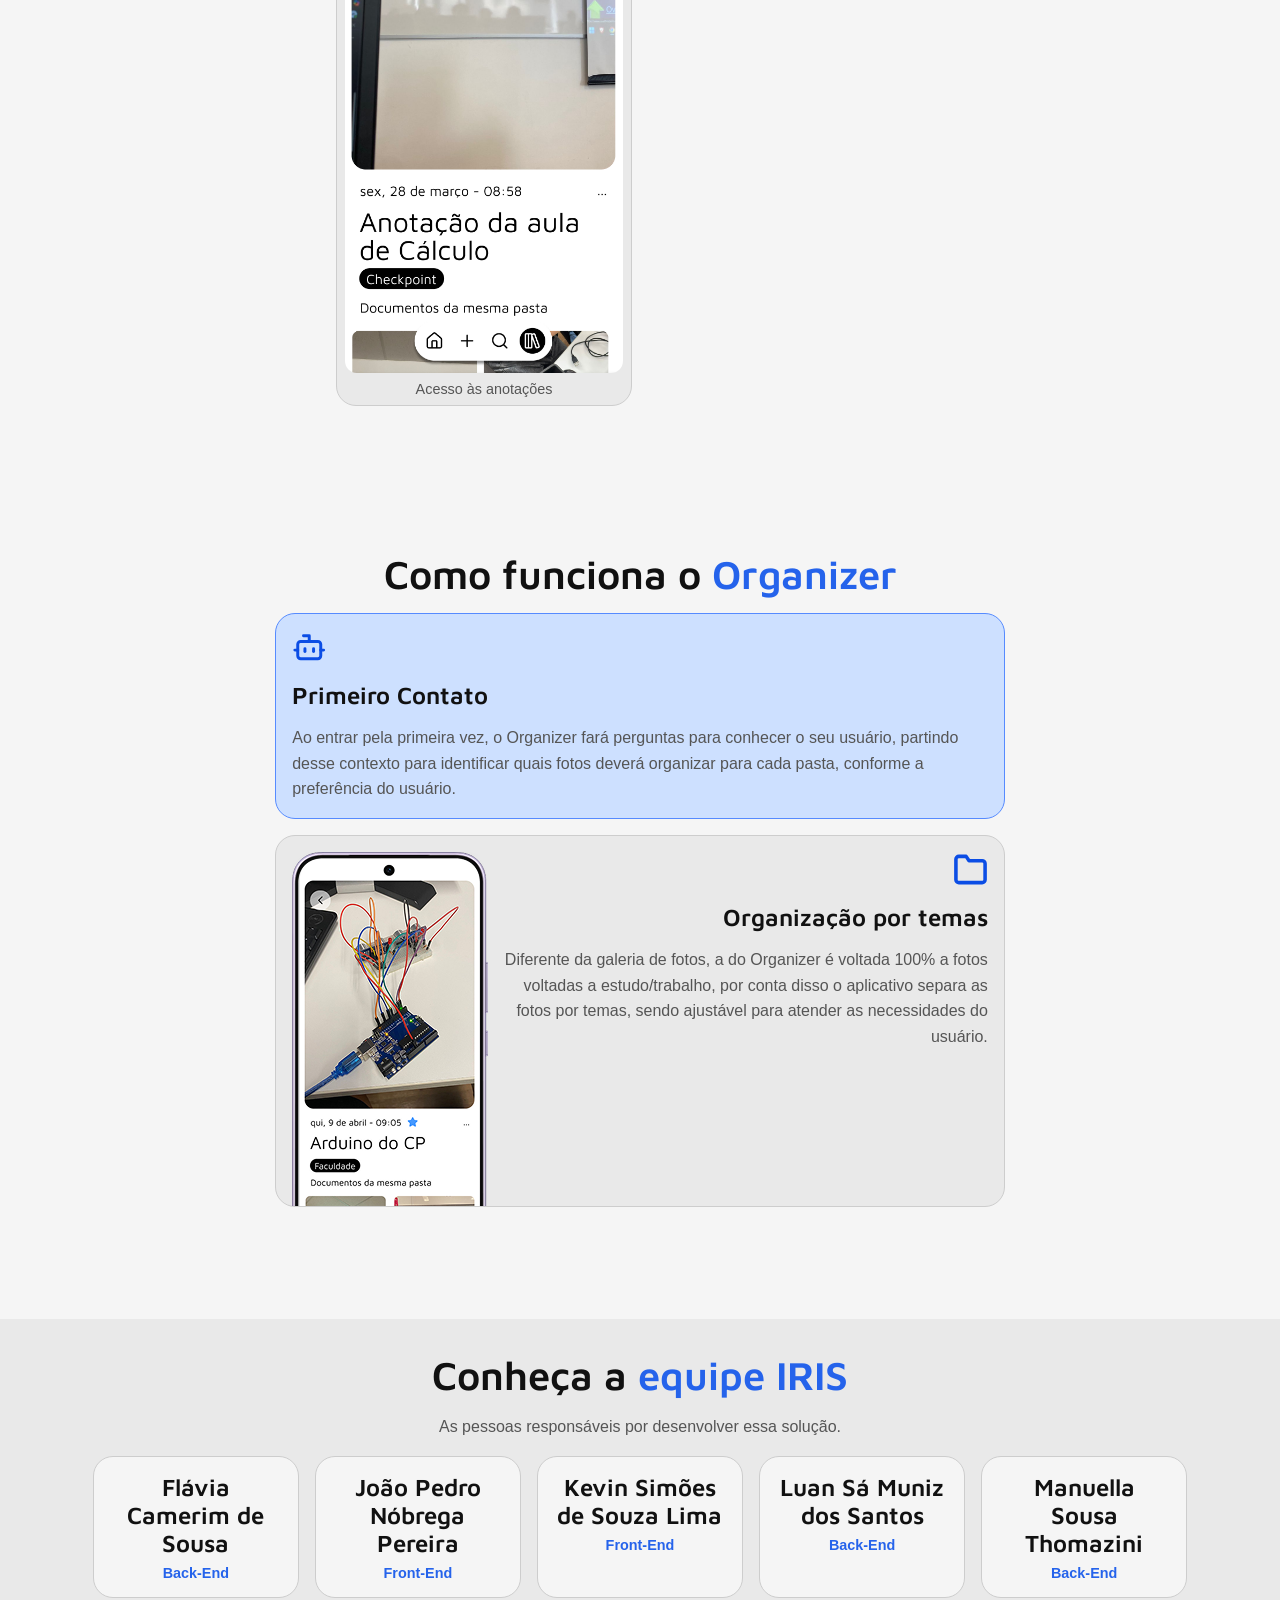
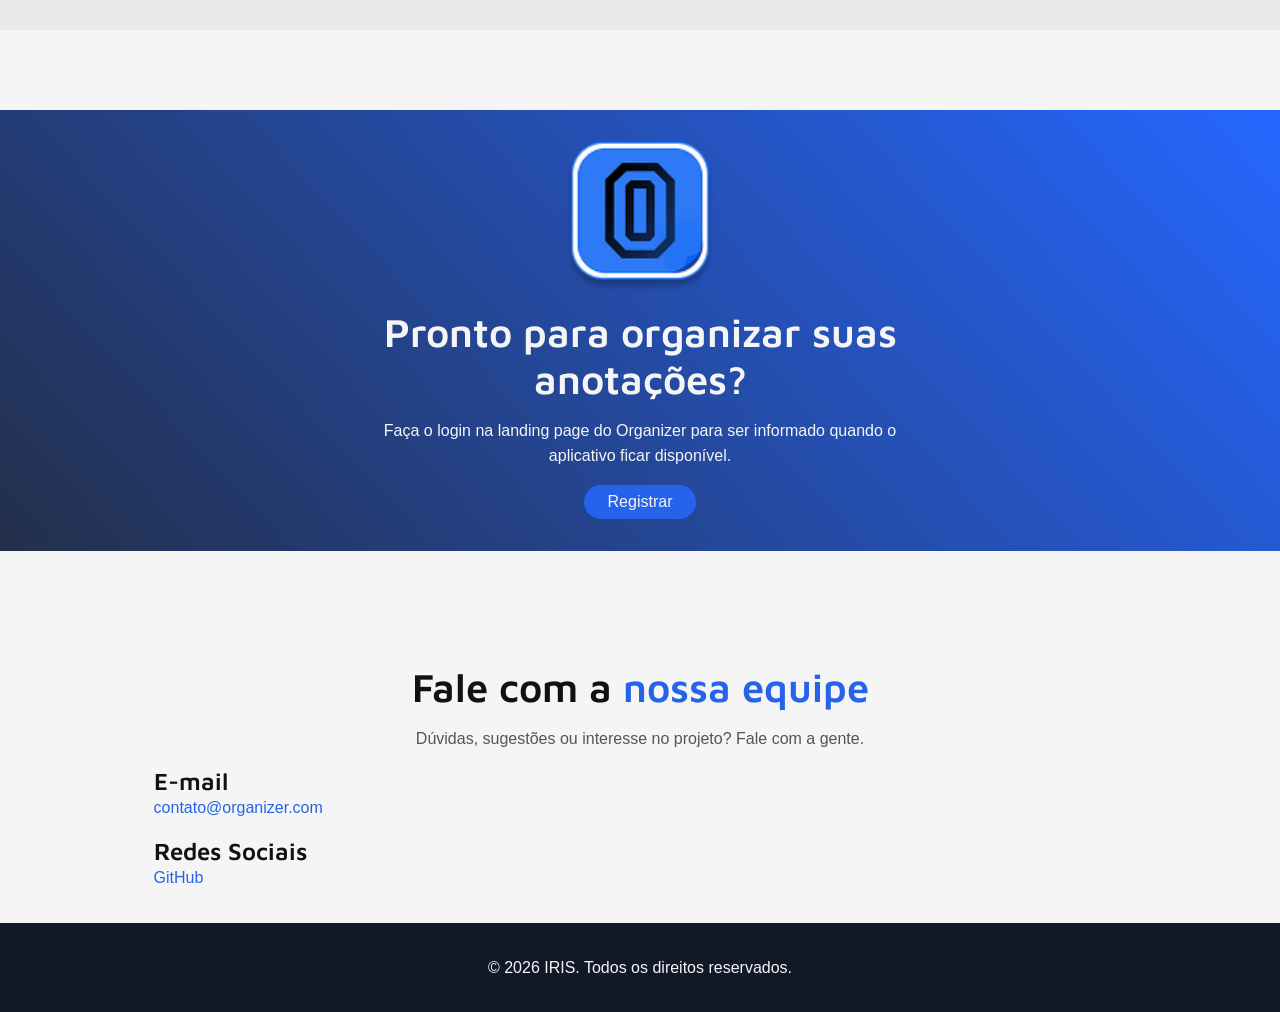
==== commit 577057bd: "fix: corrige o formulário de cadastro" ====
--- a/index.html
+++ b/index.html
@@ -312,21 +312,10 @@
                     <div class="contact-info-item">
                         <h3>Redes Sociais</h3>
                         <p>
-                            <a href="#" target="_blank" rel="noopener">Instagram</a> ·
-                            <a href="#" target="_blank" rel="noopener">LinkedIn</a> ·
                             <a href="https://github.com/kevin-simoes/organizer-landingpage" target="_blank" rel="noopener">GitHub</a>
                         </p>
                     </div>
                 </div>
-                <form class="contact-form" action="#" method="post">
-                    <label for="contact-name">Nome</label>
-                    <input type="text" id="contact-name" name="name" placeholder="Seu nome" required />
-                    <label for="contact-email">E-mail</label>
-                    <input type="email" id="contact-email" name="email" placeholder="seu@email.com" required />
-                    <label for="contact-message">Mensagem</label>
-                    <textarea id="contact-message" name="message" rows="4" placeholder="Escreva sua mensagem" required></textarea>
-                    <button type="submit">Enviar mensagem</button>
-                </form>
             </div>
         </section>
     </main>
